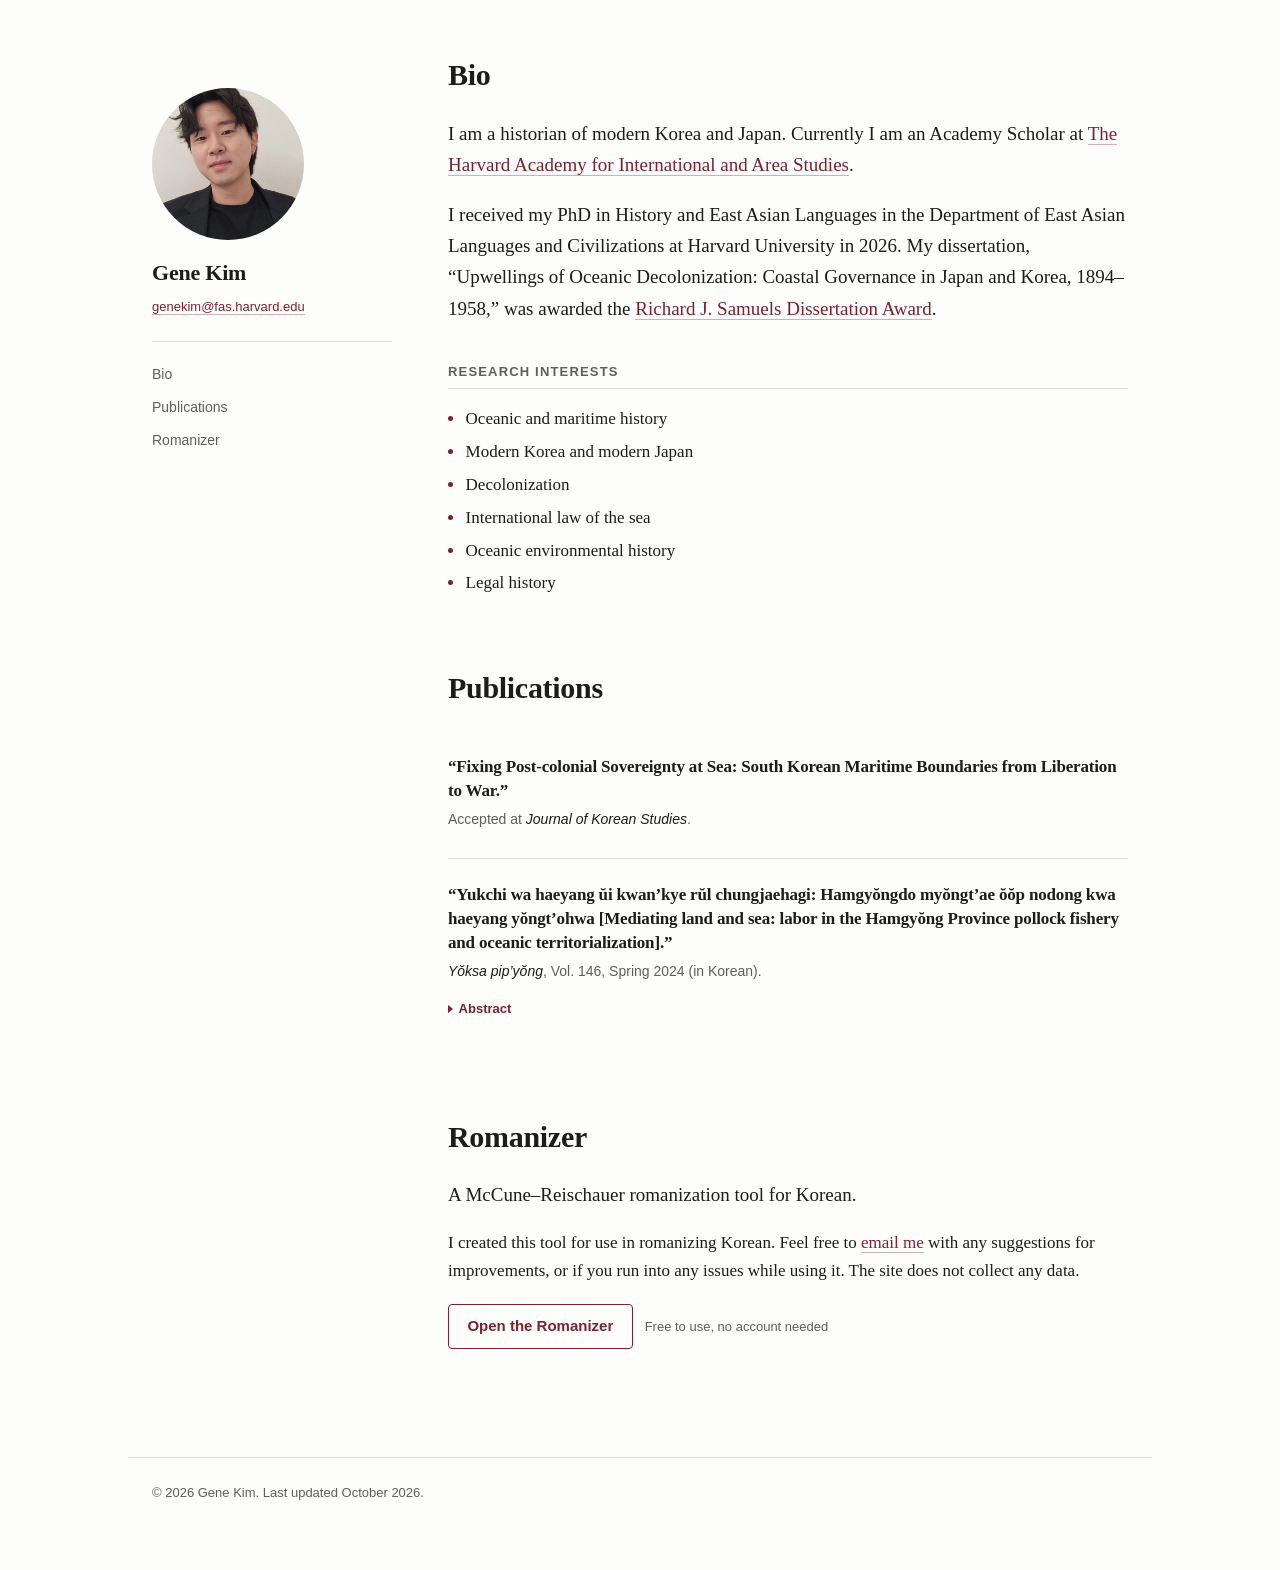
==== index.html @ 8c196541 "Add legal history to research interests Co-Authored-By: Claude Opus 5 <noreply@anthropic.com>" ====
<!DOCTYPE html>
<html lang="en">
<head>
  <meta charset="utf-8">
  <meta name="viewport" content="width=device-width, initial-scale=1">

  <title>Gene Kim</title>
  <meta name="description" content="Gene Kim is a historian of modern Korea and Japan and an Academy Scholar at the Harvard Academy for International and Area Studies.">

  <link rel="stylesheet" href="style.css">
</head>
<body>

<a class="skip-link" href="#main">Skip to content</a>

<div class="layout">

  <!-- =========================================================== SIDEBAR === -->
  <aside class="sidebar">
    <img class="sidebar__photo" src="photo.jpg" alt="Gene Kim" width="152" height="152">

    <p class="sidebar__name"><a href="index.html">Gene Kim</a></p>
    <p class="sidebar__email">
      <a href="mailto:genekim@fas.harvard.edu">genekim@fas.harvard.edu</a>
    </p>

    <nav class="railnav" aria-label="Sections">
      <div class="railnav__group railnav__group--sections">
        <ul>
          <li><a href="#bio">Bio</a></li>
          <li><a href="#publications">Publications</a></li>
          <li><a href="#romanizer">Romanizer</a></li>
        </ul>
      </div>
    </nav>
  </aside>

  <!-- =========================================================== CONTENT === -->
  <main class="content" id="main">

    <h1 class="visually-hidden">Gene Kim — historian of modern Korea and Japan</h1>

    <!-- ------------------------------------------------------------- Bio -->
    <section class="section" id="bio">
      <h2 class="section__title">Bio</h2>

      <p class="lead">
        I am a historian of modern Korea and Japan. Currently I am an Academy
        Scholar at
        <a href="https://academy.wcfia.harvard.edu">The Harvard Academy for
        International and Area Studies</a>.
      </p>

      <p class="lead">
        I received my PhD in History and East Asian Languages in the Department
        of East Asian Languages and Civilizations at Harvard University in 2026.
        My dissertation, &ldquo;Upwellings of Oceanic Decolonization: Coastal
        Governance in Japan and Korea, 1894&ndash;1958,&rdquo; was awarded the
        <a href="https://us-jf.org/en/news/usjf-names-harvard-phd-kim-as-winner-of-richard-j-samuels-dissertation-award-in-japanese-studies">Richard
        J. Samuels Dissertation Award</a>.
      </p>

      <h3 class="subhead">Research interests</h3>

      <ul class="topics">
        <li>Oceanic and maritime history</li>
        <li>Modern Korea and modern Japan</li>
        <li>Decolonization</li>
        <li>International law of the sea</li>
        <li>Oceanic environmental history</li>
        <li>Legal history</li>
      </ul>
    </section>

    <!-- ---------------------------------------------------- Publications -->
    <!-- ADDING A PUBLICATION — copy this block into the list below:

           <article class="pub">
             <h3 class="pub__title">&ldquo;Title of the Article.&rdquo;</h3>
             <p class="pub__venue"><em>Journal Name</em>, Vol. 1, 2027.</p>
             <details class="abstract">
               <summary>Abstract</summary>
               <div class="abstract__body"><p>Abstract text.</p></div>
             </details>
             <p class="pub__links"><a href="#">DOI</a> <a href="#">PDF</a></p>
           </article>

         Every line but the title is optional. Keep newest first. For a
         co-authored piece add <p class="pub__authors"> above the venue and
         wrap your own name in <span class="me">.
         ------------------------------------------------------------------ -->
    <section class="section" id="publications">
      <h2 class="section__title">Publications</h2>

      <div class="pub-group">

        <article class="pub">
          <h3 class="pub__title">
            &ldquo;Fixing Post-colonial Sovereignty at Sea: South Korean Maritime
            Boundaries from Liberation to War.&rdquo;
          </h3>
          <p class="pub__venue">Accepted at <em>Journal of Korean Studies</em>.</p>
        </article>

        <article class="pub">
          <h3 class="pub__title">
            &ldquo;Yukchi wa haeyang ŭi kwan’kye rŭl chungjaehagi:
            Hamgyŏngdo myŏngt’ae ŏŏp nodong kwa haeyang yŏngt’ohwa
            [Mediating land and sea: labor in the Hamgyŏng Province pollock
            fishery and oceanic territorialization].&rdquo;
          </h3>
          <p class="pub__venue">
            <em>Yŏksa pip’yŏng</em>, Vol. 146, Spring 2024 (in Korean).
          </p>

          <details class="abstract">
            <summary>Abstract</summary>
            <div class="abstract__body">
              <p>
                Following Alison Bashford’s conceptualization of
                &ldquo;terraqueous history&rdquo;, this article examines the
                process by which spaces become terraqueous and thus ripe for
                analysis by historians, focusing on the pollock fishery in late
                Chosŏn to the colonial period. This article shows how in the
                case of Hamgyŏng Province coastlines, it was fishermen’s labor,
                embodied knowledge, and markets that intensively linked land and
                sea from at least the end of the 17th century, establishing a
                large scale pollock fishery. After colonization, colonial
                management of the pollock fishery invited projections of
                imperial power onto littoral spaces and furthered oceanic
                territorialization. Colonialist discourse on the pollock fishery
                represented a claim to mediating and developing terraqueous
                space but made abstract the labor and embodied knowledge on
                which it relied. Projections of power onto littoral spaces,
                however, engendered further social conflict that in turn
                required greater assertion of control over land and sea.
              </p>
              <p class="abstract__keywords">
                <strong>Keywords:</strong> Terraqueous history; pollock;
                Hamgyŏng Province; labor; Japanese colonial period; oceanic
                territorialization.
              </p>
            </div>
          </details>
        </article>

      </div>
    </section>

    <!-- ------------------------------------------------------- Romanizer -->
    <section class="section" id="romanizer">
      <h2 class="section__title">Romanizer</h2>

      <p class="lead">
        A McCune&ndash;Reischauer romanization tool for Korean.
      </p>

      <p>
        I created this tool for use in romanizing Korean. Feel free to
        <a href="mailto:genekim@fas.harvard.edu">email me</a> with any
        suggestions for improvements, or if you run into any issues while using
        it. The site does not collect any data.
      </p>

      <div class="button-row">
        <a class="button" href="https://tgkgtk.github.io/korean-mccune-reischauer-romanizer/" target="_blank" rel="noopener">
          Open the Romanizer
        </a>
        <span class="note">Free to use, no account needed</span>
      </div>
    </section>

  </main>
</div>

<footer class="footer">
  <p>&copy; 2026 Gene Kim. Last updated October 2026.</p>
</footer>

</body>
</html>
---- style.css ----
/* ==========================================================================
   Personal academic site — shared stylesheet
   --------------------------------------------------------------------------
   To restyle the whole site, change the variables in :root below.
   ========================================================================== */

:root {
  /* Colors — light theme */
  --bg:          #fdfdfc;
  --bg-subtle:   #f4f3f0;
  --text:        #1c1c1a;
  --text-muted:  #5f5e59;
  --rule:        #e0ded8;
  --accent:      #7a2230;   /* links & headings accent — change this one to rebrand */
  --accent-soft: #f0e6e7;

  /* Typography */
  --font-body: "Iowan Old Style", "Palatino Linotype", Palatino, "Book Antiqua",
               Georgia, "Times New Roman", serif;
  --font-ui:   -apple-system, BlinkMacSystemFont, "Segoe UI", Roboto,
               "Helvetica Neue", Arial, sans-serif;

  /* Layout */
  --measure: 42rem;   /* comfortable reading width */
  --gutter:  1.5rem;
}

@media (prefers-color-scheme: dark) {
  :root {
    --bg:          #16161a;
    --bg-subtle:   #1f1f24;
    --text:        #e8e6e1;
    --text-muted:  #a3a09a;
    --rule:        #33323a;
    --accent:      #e79aa6;
    --accent-soft: #2b2026;
  }
}

/* --------------------------------------------------------------- Reset ---- */

*,
*::before,
*::after { box-sizing: border-box; }

body {
  margin: 0;
  background: var(--bg);
  color: var(--text);
  font-family: var(--font-body);
  font-size: 1.0625rem;
  line-height: 1.65;
  -webkit-font-smoothing: antialiased;
  text-rendering: optimizeLegibility;
}

img { max-width: 100%; height: auto; }

/* ---------------------------------------------------------- Page frame ---- */

/* Two columns on desktop: a sticky identity rail, then the content. */
.layout {
  max-width: 64rem;
  margin: 0 auto;
  padding: 0 var(--gutter) 5rem;
  display: grid;
  grid-template-columns: 15rem minmax(0, 1fr);
  gap: 3.5rem;
  align-items: start;
}

.content { min-width: 0; padding-top: 3.5rem; }

/* ------------------------------------------------------------- Sidebar ---- */

.sidebar {
  position: sticky;
  top: 2rem;
  padding-top: 3.5rem;
}

.sidebar__photo {
  display: block;
  width: 9.5rem;
  height: 9.5rem;
  border-radius: 50%;
  object-fit: cover;
  background: var(--bg-subtle);
  margin-bottom: 1.25rem;
}

.sidebar__name {
  font-size: 1.375rem;
  font-weight: 600;
  letter-spacing: -0.01em;
  line-height: 1.2;
  margin: 0 0 0.6rem;
}

.sidebar__name a {
  color: var(--text);
  text-decoration: none;
  border: 0;
}

.sidebar__name a:hover { color: var(--accent); background: none; }

.sidebar__email {
  font-family: var(--font-ui);
  font-size: 0.8125rem;
  margin: 0 0 1.5rem;
  word-break: break-word;
}

/* ----------------------------------------------------------- Rail nav ----- */

.railnav {
  font-family: var(--font-ui);
  font-size: 0.875rem;
  border-top: 1px solid var(--rule);
  padding-top: 1rem;
}

.railnav ul {
  list-style: none;
  margin: 0 0 1.25rem;
  padding: 0;
}

.railnav li { margin: 0; }

.railnav a {
  display: block;
  padding: 0.3rem 0 0.3rem 0.75rem;
  margin-left: calc(-0.75rem - 2px);
  color: var(--text-muted);
  text-decoration: none;
  border: 0;
  border-left: 2px solid transparent;
}

.railnav a:hover {
  color: var(--accent);
  background: none;
  border-left-color: var(--accent);
}

/* Marks the page you're on, in the secondary list. */
.railnav a[aria-current="page"] {
  color: var(--text);
  font-weight: 600;
  border-left-color: var(--accent);
}

/* ----------------------------------------------------------- Typography --- */

h1, h2, h3 {
  line-height: 1.25;
  letter-spacing: -0.01em;
}

h1 {
  font-size: 1.875rem;
  font-weight: 600;
  margin: 0 0 1.5rem;
}

h2 {
  font-family: var(--font-ui);
  font-size: 0.8125rem;
  font-weight: 650;
  text-transform: uppercase;
  letter-spacing: 0.09em;
  color: var(--text-muted);
  margin: 3rem 0 1rem;
  padding-bottom: 0.5rem;
  border-bottom: 1px solid var(--rule);
}

h3 {
  font-size: 1.125rem;
  font-weight: 600;
  margin: 2rem 0 0.4rem;
}

p { margin: 0 0 1.15rem; }

.lead {
  font-size: 1.1875rem;
  color: var(--text);
}

a {
  color: var(--accent);
  text-decoration: none;
  border-bottom: 1px solid color-mix(in srgb, var(--accent) 35%, transparent);
  transition: border-color 0.12s ease, background-color 0.12s ease;
}

a:hover {
  border-bottom-color: var(--accent);
  background: var(--accent-soft);
}

a:focus-visible {
  outline: 2px solid var(--accent);
  outline-offset: 2px;
  border-radius: 2px;
}

ul, ol { padding-left: 1.25rem; }
li { margin-bottom: 0.4rem; }

/* ------------------------------------------------------------ Sections ---- */

.section + .section { margin-top: 4.5rem; }

/* Keeps a jump-link target clear of the top edge of the window. */
.section { scroll-margin-top: 2rem; }

/* Carries the look the base h1 has, but on an h2 so the document keeps a
   single h1. Used for the three section headings on the landing page. */
.section__title {
  font-family: var(--font-body);
  font-size: 1.875rem;
  font-weight: 600;
  text-transform: none;
  letter-spacing: -0.01em;
  color: var(--text);
  border-bottom: 0;
  padding-bottom: 0;
  margin: 0 0 1.5rem;
}

/* The small-caps label style, on an h3 inside a section. */
.subhead {
  font-family: var(--font-ui);
  font-size: 0.8125rem;
  font-weight: 650;
  text-transform: uppercase;
  letter-spacing: 0.09em;
  color: var(--text-muted);
  margin: 2.5rem 0 1rem;
  padding-bottom: 0.5rem;
  border-bottom: 1px solid var(--rule);
}

/* -------------------------------------------------------------- Topics ---- */

/* A short list of research interests — one line each, no descriptions. */
.topics {
  list-style: none;
  margin: 0;
  padding: 0;
}

.topics > li {
  position: relative;
  padding-left: 1.1rem;
  margin-bottom: 0.3rem;
}

.topics > li::before {
  content: "";
  position: absolute;
  left: 0;
  top: 0.65em;
  width: 5px;
  height: 5px;
  border-radius: 50%;
  background: var(--accent);
}

/* ------------------------------------------------------------- Buttons ---- */

.button {
  display: inline-block;
  font-family: var(--font-ui);
  font-size: 0.9375rem;
  font-weight: 550;
  padding: 0.6rem 1.15rem;
  border: 1px solid var(--accent);
  border-radius: 4px;
  color: var(--accent);
  background: transparent;
  text-decoration: none;
}

.button:hover {
  background: var(--accent);
  color: var(--bg);
  border-color: var(--accent);
}

.button-row {
  display: flex;
  flex-wrap: wrap;
  gap: 0.75rem;
  align-items: center;
  margin: 0 0 1.75rem;
}

.button-row .note {
  font-family: var(--font-ui);
  font-size: 0.8125rem;
  color: var(--text-muted);
}

/* ---------------------------------------------------------- Publications -- */

.pub-group { margin-bottom: 1rem; }

.pub {
  padding: 1.5rem 0;
  border-bottom: 1px solid var(--rule);
}

.pub:last-child { border-bottom: 0; }

.pub__title {
  font-size: 1.0625rem;
  font-weight: 600;
  line-height: 1.4;
  margin: 0 0 0.35rem;
}

.pub__authors,
.pub__venue {
  font-family: var(--font-ui);
  font-size: 0.875rem;
  margin: 0 0 0.2rem;
  color: var(--text-muted);
}

.pub__venue em { color: var(--text); font-style: italic; }

/* Highlights your own name in the author list. */
.pub__authors .me { color: var(--text); font-weight: 650; }

.pub__links {
  font-family: var(--font-ui);
  font-size: 0.8125rem;
  margin: 0.6rem 0 0;
  display: flex;
  flex-wrap: wrap;
  gap: 0.9rem;
}

/* Collapsible abstract — no JavaScript required. */
.abstract {
  margin-top: 0.7rem;
  font-size: 1rem;
}

.abstract > summary {
  font-family: var(--font-ui);
  font-size: 0.8125rem;
  font-weight: 550;
  color: var(--accent);
  cursor: pointer;
  list-style: none;
  display: inline-flex;
  align-items: center;
  gap: 0.35rem;
  padding: 0.15rem 0;
}

.abstract > summary::-webkit-details-marker { display: none; }

/* Drawn with borders rather than a "▸" glyph, which sits off the baseline
   and renders at inconsistent sizes across fonts. */
.abstract > summary::before {
  content: "";
  flex: none;
  width: 0;
  height: 0;
  border-left: 5px solid currentColor;
  border-top: 4px solid transparent;
  border-bottom: 4px solid transparent;
  transition: transform 0.15s ease;
}

.abstract[open] > summary::before { transform: rotate(90deg); }

.abstract > summary:hover { text-decoration: underline; }

.abstract > summary:focus-visible {
  outline: 2px solid var(--accent);
  outline-offset: 2px;
  border-radius: 2px;
}

.abstract__body {
  margin: 0.7rem 0 0;
  padding: 0.9rem 1.1rem;
  background: var(--bg-subtle);
  border-left: 2px solid var(--rule);
  border-radius: 0 3px 3px 0;
  color: var(--text-muted);
  font-size: 0.9875rem;
  line-height: 1.6;
}

.abstract__body p:last-child { margin-bottom: 0; }

.abstract__keywords {
  font-family: var(--font-ui);
  font-size: 0.8125rem;
  line-height: 1.6;
  margin-top: 0.75rem;
  padding-top: 0.6rem;
  border-top: 1px solid var(--rule);
}

/* --------------------------------------------------------------- Footer --- */

.footer {
  max-width: 64rem;
  margin: 0 auto;
  padding: 1.5rem var(--gutter) 3rem;
  border-top: 1px solid var(--rule);
  font-family: var(--font-ui);
  font-size: 0.8125rem;
  color: var(--text-muted);
}


/* ------------------------------------------------------------- Utility ---- */

/* Visible to screen readers only. */
.visually-hidden {
  position: absolute;
  width: 1px; height: 1px;
  padding: 0; margin: -1px;
  overflow: hidden;
  clip: rect(0 0 0 0);
  white-space: nowrap;
  border: 0;
}

/* Skip link, revealed on keyboard focus. */
.skip-link {
  position: absolute;
  left: -9999px;
  top: 0;
  background: var(--bg);
  padding: 0.6rem 1rem;
  border: 1px solid var(--accent);
  z-index: 10;
}

.skip-link:focus {
  left: var(--gutter);
  top: var(--gutter);
}

/* ---------------------------------------------------------- Small screens - */

@media (max-width: 34rem) {
  :root { --gutter: 1.15rem; }

  body { font-size: 1rem; }
  h1   { font-size: 1.625rem; }

  /* Single column; the rail becomes a header above the content. */
  .layout {
    grid-template-columns: 1fr;
    gap: 2rem;
  }

  .sidebar {
    position: static;
    padding-top: 2.25rem;
  }

  .sidebar__photo {
    width: 7rem;
    height: 7rem;
  }

  .content { padding-top: 0; }

  /* Jump links read better as a horizontal row on a phone. */
  .railnav__group--sections ul {
    display: flex;
    flex-wrap: wrap;
    gap: 0.25rem 1.25rem;
  }

  .railnav__group--sections a {
    padding-left: 0;
    margin-left: 0;
    border-left: 0;
    border-bottom: 2px solid transparent;
  }

  .railnav__group--sections a:hover {
    border-left: 0;
    border-bottom-color: var(--accent);
  }

  .section + .section { margin-top: 3rem; }
}

/* ------------------------------------------------------------------ Print - */

@media print {
  .railnav, .sidebar__photo, .skip-link, .button-row { display: none; }

  body { background: #fff; color: #000; font-size: 11pt; }

  .layout {
    display: block;
    max-width: none;
  }

  a { color: #000; border: 0; }

  /* Expand every abstract on paper. */
  .abstract > summary { display: none; }
  .abstract__body { background: none; border: 0; padding: 0; }
}
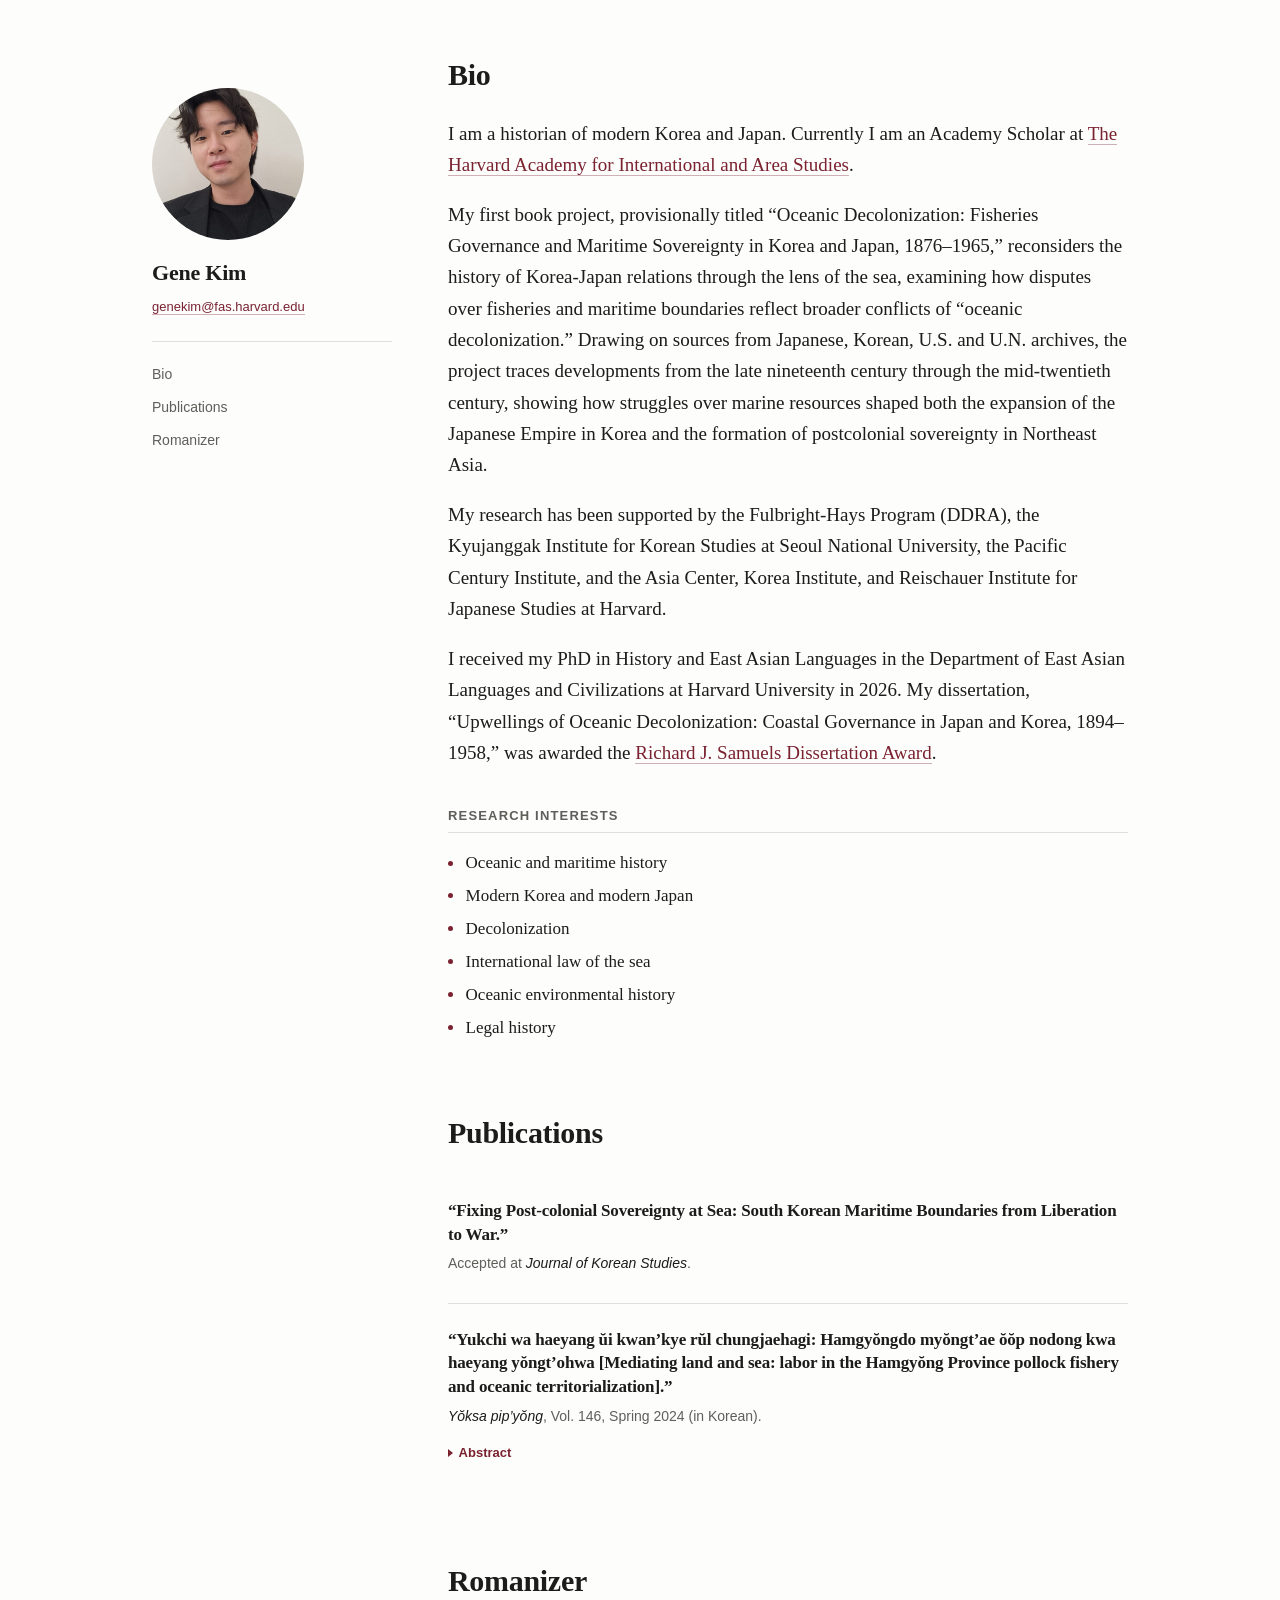
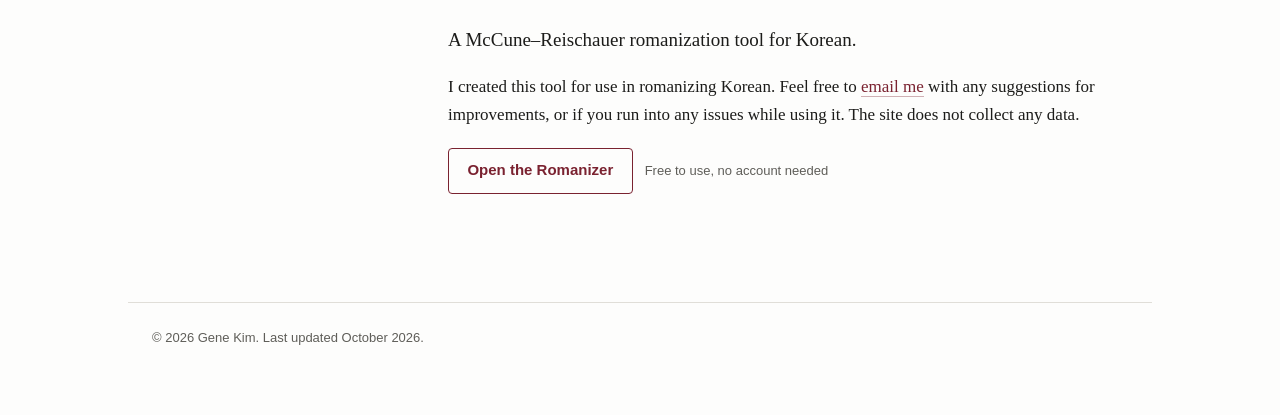
==== commit 17a9549b: "Add book project and funding paragraphs to Bio Co-Authored-By: Claude Opus 5 <noreply@anthropic.com>" ====
--- a/index.html
+++ b/index.html
@@ -49,6 +49,27 @@
         Scholar at
         <a href="https://academy.wcfia.harvard.edu">The Harvard Academy for
         International and Area Studies</a>.
+      </p>
+
+      <p class="lead">
+        My first book project, provisionally titled &ldquo;Oceanic
+        Decolonization: Fisheries Governance and Maritime Sovereignty in Korea
+        and Japan, 1876&ndash;1965,&rdquo; reconsiders the history of
+        Korea-Japan relations through the lens of the sea, examining how
+        disputes over fisheries and maritime boundaries reflect broader
+        conflicts of &ldquo;oceanic decolonization.&rdquo; Drawing on sources
+        from Japanese, Korean, U.S. and U.N. archives, the project traces
+        developments from the late nineteenth century through the
+        mid-twentieth century, showing how struggles over marine resources
+        shaped both the expansion of the Japanese Empire in Korea and the
+        formation of postcolonial sovereignty in Northeast Asia.
+      </p>
+
+      <p class="lead">
+        My research has been supported by the Fulbright-Hays Program (DDRA),
+        the Kyujanggak Institute for Korean Studies at Seoul National
+        University, the Pacific Century Institute, and the Asia Center, Korea
+        Institute, and Reischauer Institute for Japanese Studies at Harvard.
       </p>
 
       <p class="lead">
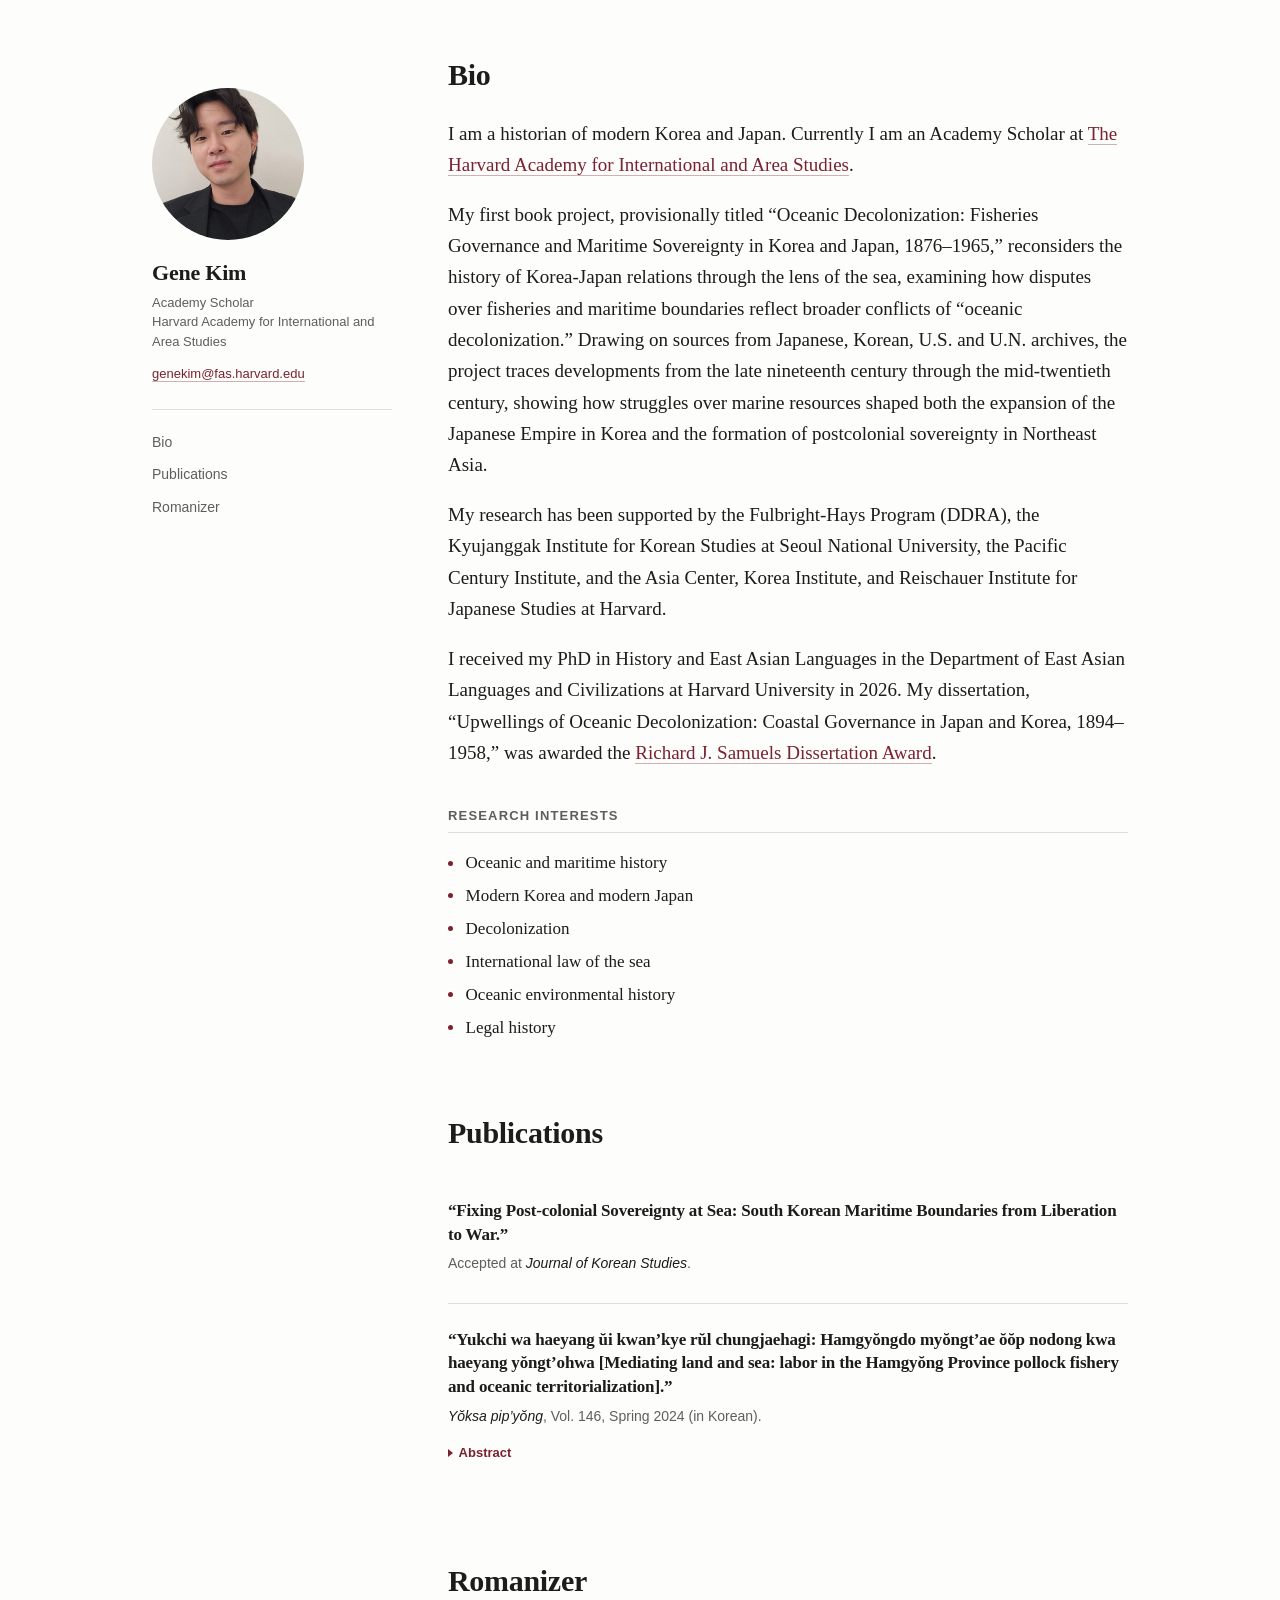
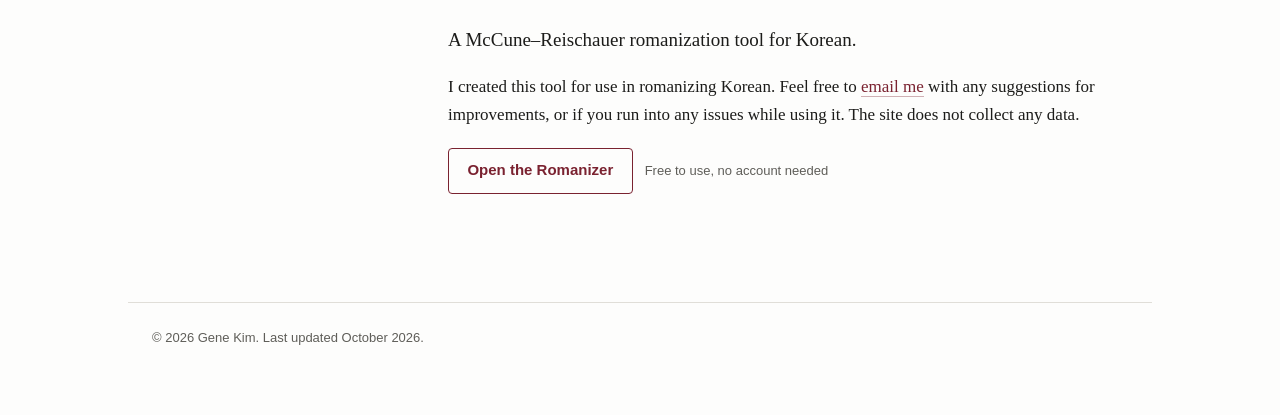
==== commit 92e397b7: "Restore the affiliation line under the sidebar name Puts back "Academy Scholar / Harvard Academy for" ====
--- a/index.html
+++ b/index.html
@@ -20,6 +20,10 @@
     <img class="sidebar__photo" src="photo.jpg" alt="Gene Kim" width="152" height="152">
 
     <p class="sidebar__name"><a href="index.html">Gene Kim</a></p>
+    <p class="sidebar__affiliation">
+      Academy Scholar<br>
+      Harvard Academy for International and Area Studies
+    </p>
     <p class="sidebar__email">
       <a href="mailto:genekim@fas.harvard.edu">genekim@fas.harvard.edu</a>
     </p>
--- a/style.css
+++ b/style.css
@@ -94,7 +94,7 @@
   font-weight: 600;
   letter-spacing: -0.01em;
   line-height: 1.2;
-  margin: 0 0 0.6rem;
+  margin: 0 0 0.4rem;
 }
 
 .sidebar__name a {
@@ -104,6 +104,14 @@
 }
 
 .sidebar__name a:hover { color: var(--accent); background: none; }
+
+.sidebar__affiliation {
+  font-family: var(--font-ui);
+  font-size: 0.8125rem;
+  line-height: 1.5;
+  color: var(--text-muted);
+  margin: 0 0 0.75rem;
+}
 
 .sidebar__email {
   font-family: var(--font-ui);
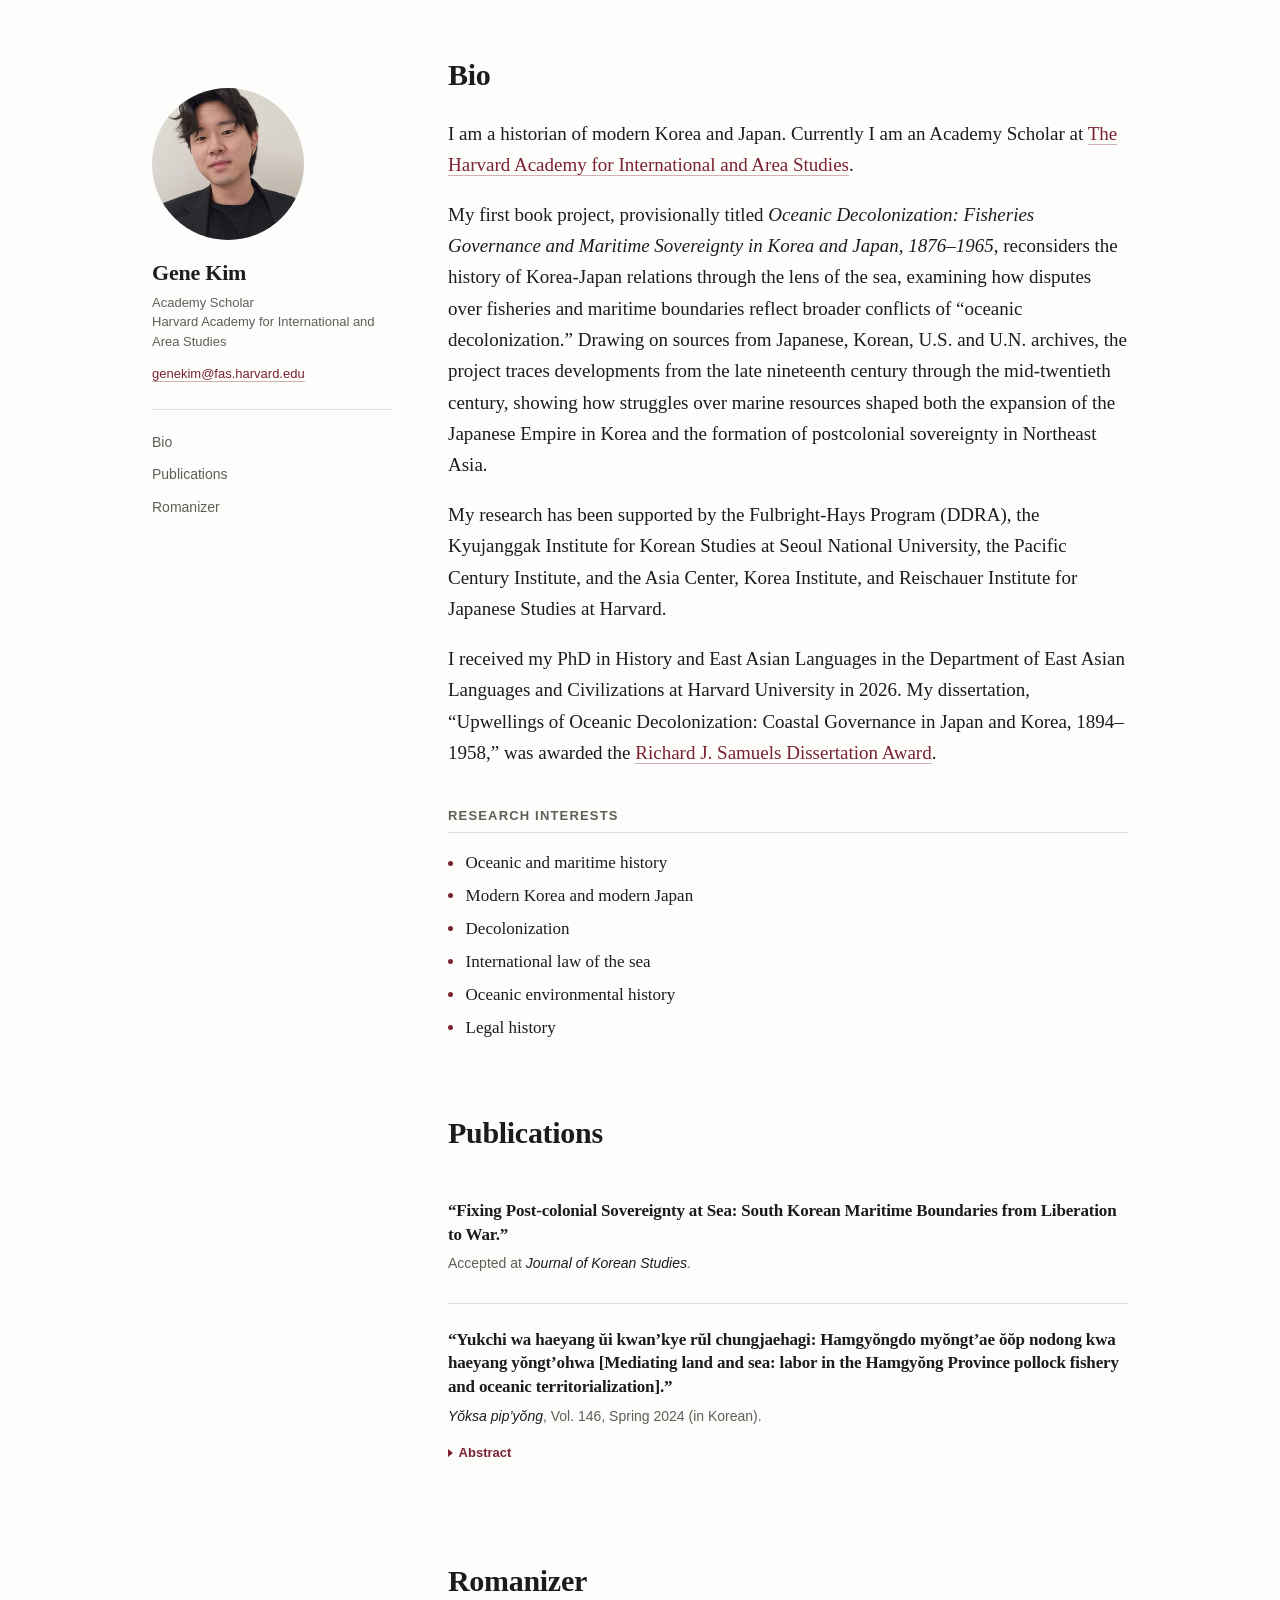
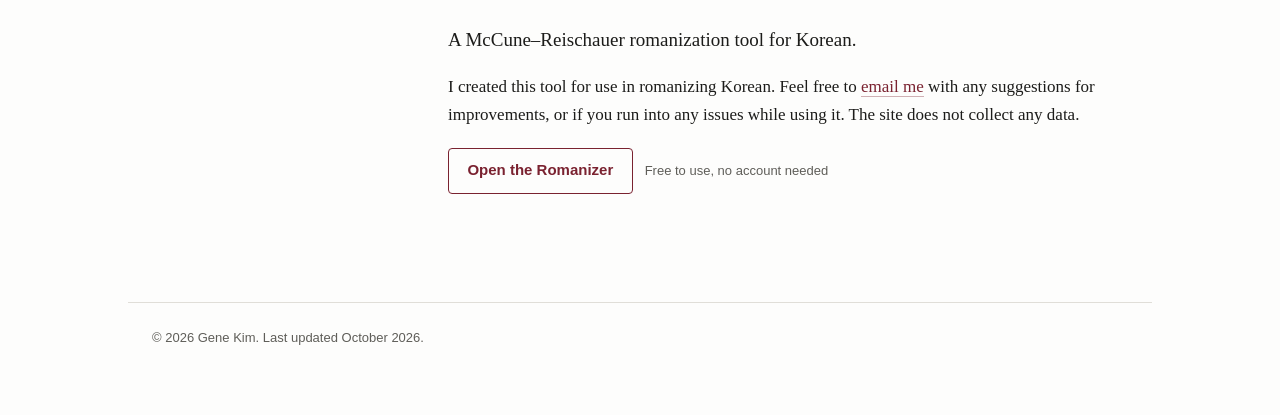
==== commit 274472a8: "Italicise the book project title Book titles take italics rather than quotation marks; the comma mov" ====
--- a/index.html
+++ b/index.html
@@ -56,9 +56,9 @@
       </p>
 
       <p class="lead">
-        My first book project, provisionally titled &ldquo;Oceanic
+        My first book project, provisionally titled <em>Oceanic
         Decolonization: Fisheries Governance and Maritime Sovereignty in Korea
-        and Japan, 1876&ndash;1965,&rdquo; reconsiders the history of
+        and Japan, 1876&ndash;1965</em>, reconsiders the history of
         Korea-Japan relations through the lens of the sea, examining how
         disputes over fisheries and maritime boundaries reflect broader
         conflicts of &ldquo;oceanic decolonization.&rdquo; Drawing on sources
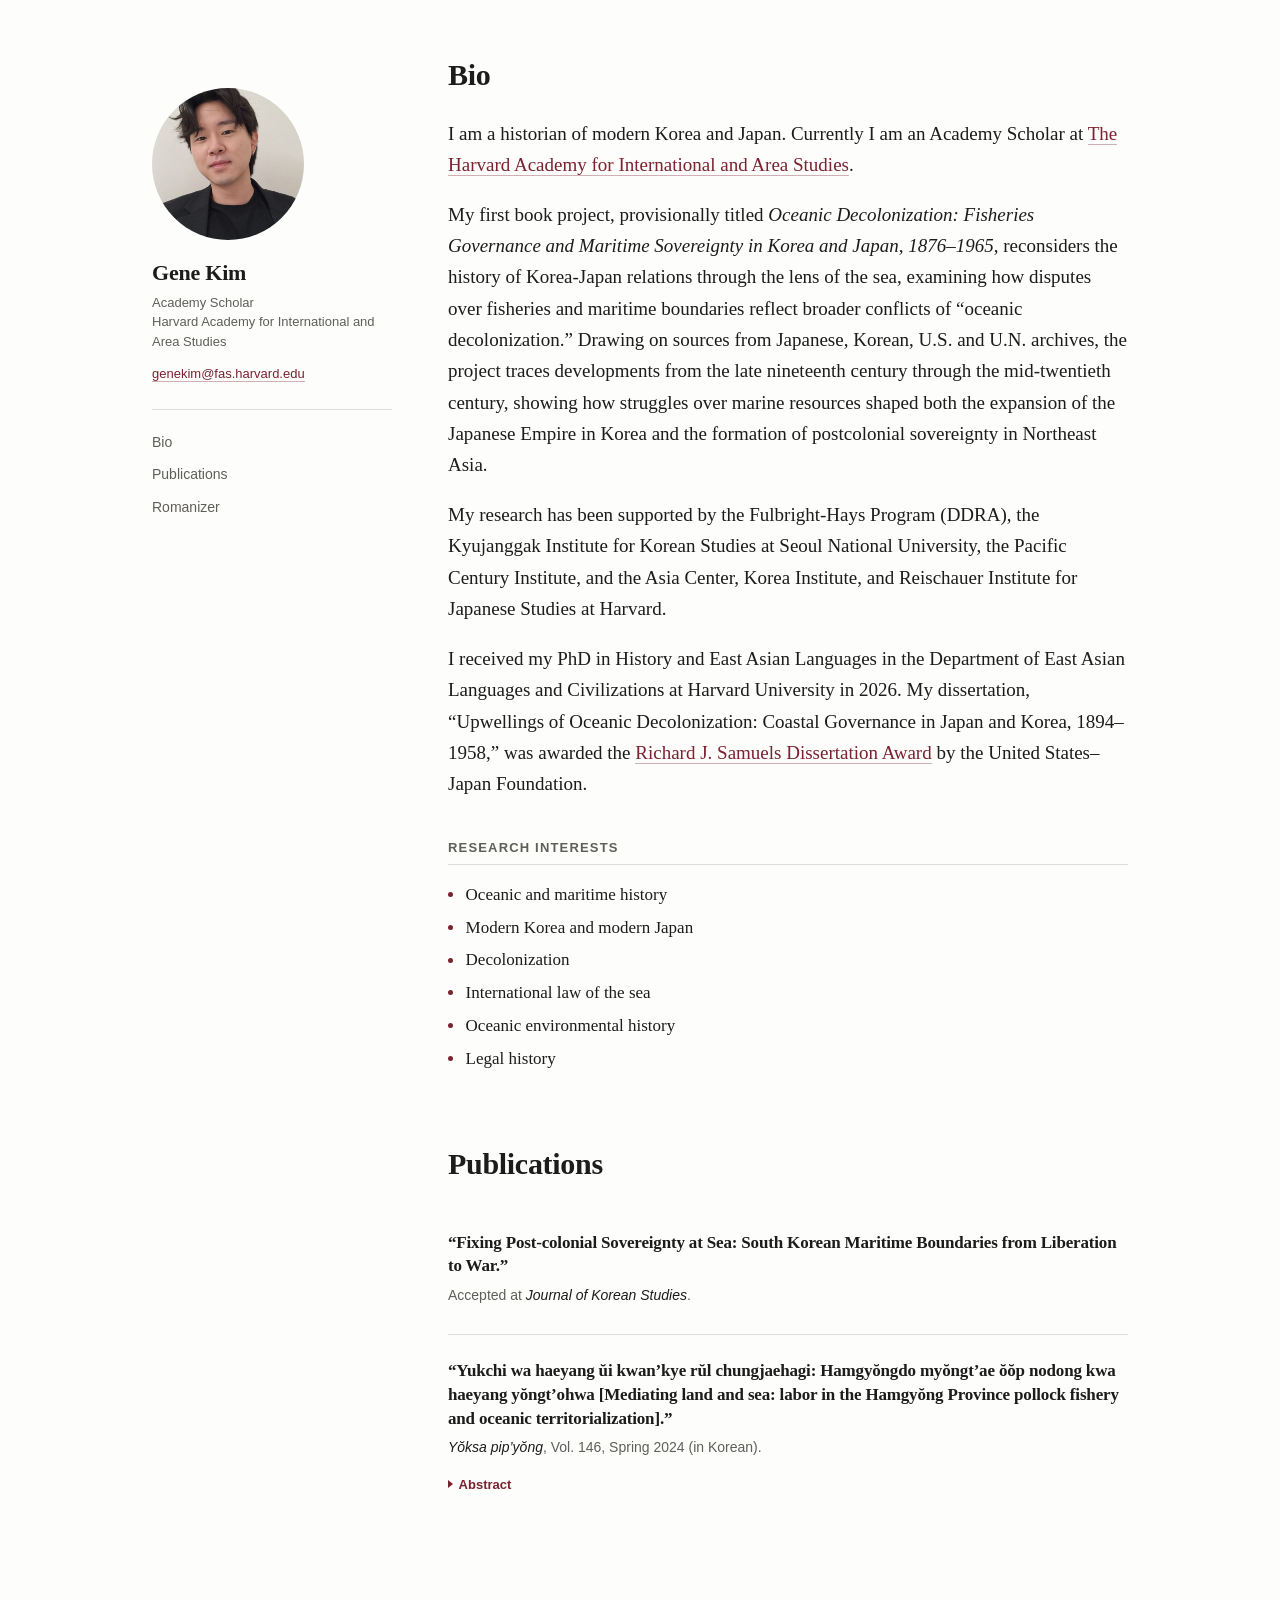
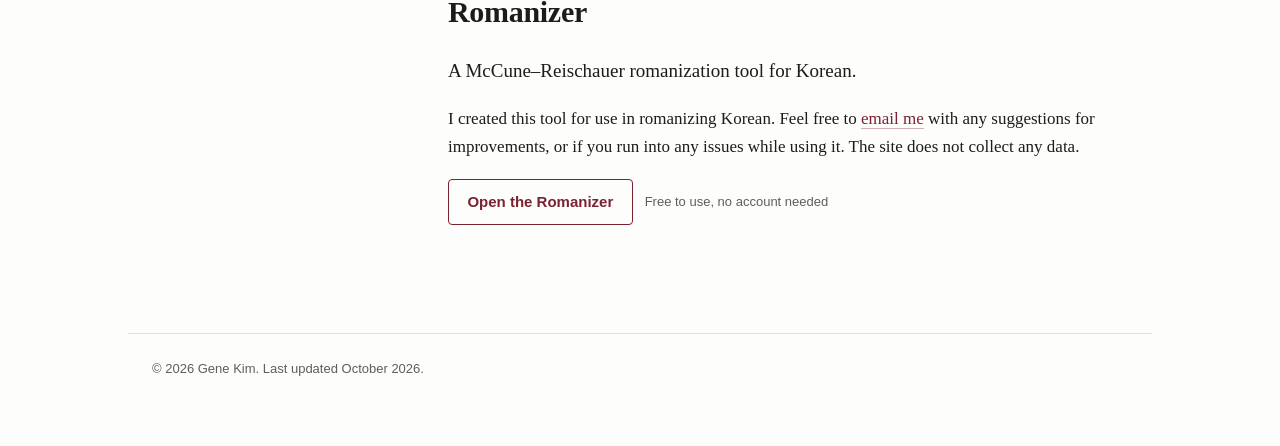
==== commit 933bba8d: "Credit the United States-Japan Foundation for the award Co-Authored-By: Claude Opus 5 <noreply@anthr" ====
--- a/index.html
+++ b/index.html
@@ -82,7 +82,8 @@
         My dissertation, &ldquo;Upwellings of Oceanic Decolonization: Coastal
         Governance in Japan and Korea, 1894&ndash;1958,&rdquo; was awarded the
         <a href="https://us-jf.org/en/news/usjf-names-harvard-phd-kim-as-winner-of-richard-j-samuels-dissertation-award-in-japanese-studies">Richard
-        J. Samuels Dissertation Award</a>.
+        J. Samuels Dissertation Award</a> by the United States&ndash;Japan
+        Foundation.
       </p>
 
       <h3 class="subhead">Research interests</h3>
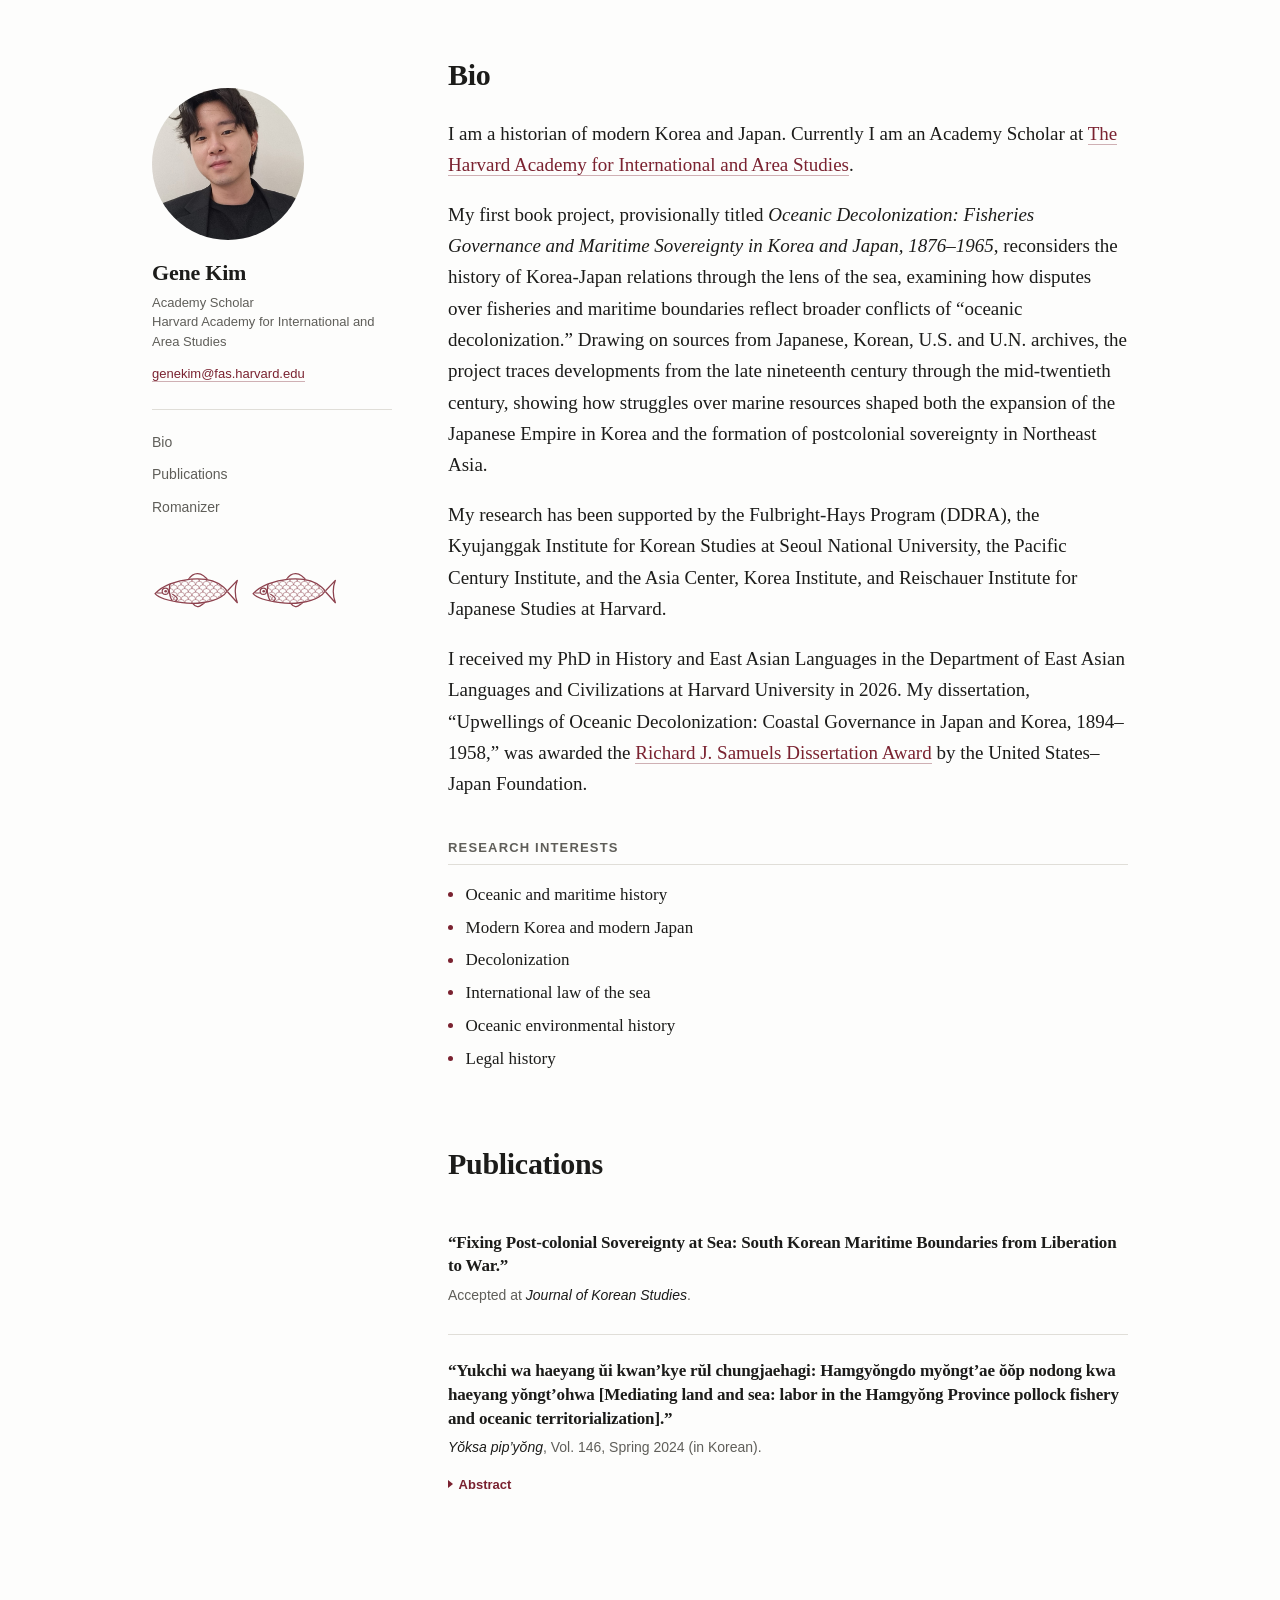
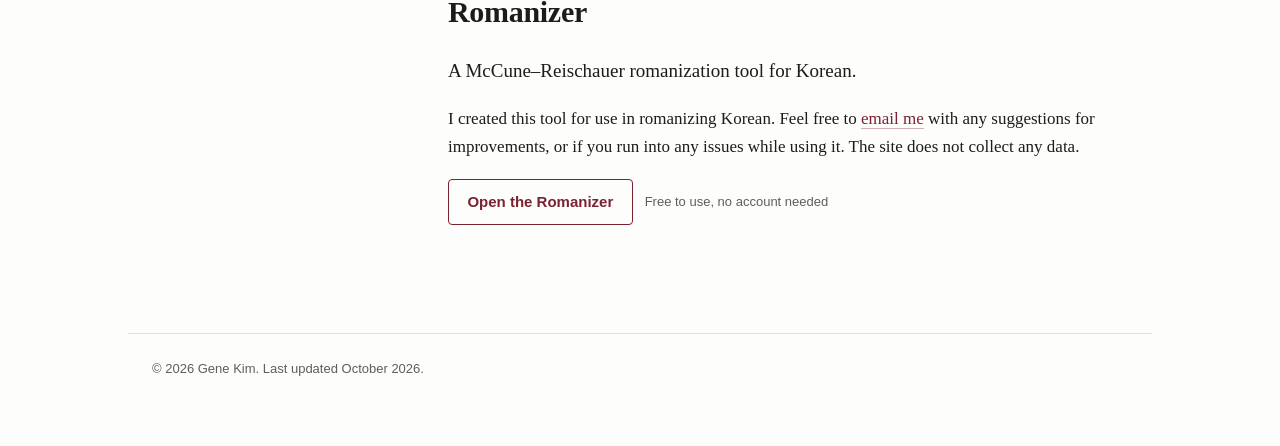
==== commit 73d4406f: "Add a pair of fish to the foot of the sidebar Scaled, uneven-bodied fish drawn as inline SVG: define" ====
--- a/index.html
+++ b/index.html
@@ -37,6 +37,40 @@
         </ul>
       </div>
     </nav>
+
+    <!-- Two fish, drawn once and referenced twice. Inherits currentColor,
+         so it follows the accent in both light and dark. -->
+    <div class="sidebar__mark" aria-hidden="true">
+      <svg viewBox="0 -14 304 74" fill="none" stroke="currentColor" stroke-width="2.1"
+           stroke-linecap="round" stroke-linejoin="round">
+        <defs>
+          <clipPath id="fishBody"><path d="M 5,35 C 17,22 40,13 64,11 C 88,9 107,14 118,24 C 121,26.5 123,29 124,31 C 122,34.5 118,38 113,41 C 99,49 74,53 50,50 C 28,47 11,42 5,35 Z"/></clipPath>
+          <clipPath id="fishGill"><path d="M 31,15 Q 25,32 33,47 L 33,90 L 200,90 L 200,-40 L 31,-40 Z"/></clipPath>
+          <mask id="fishOut" maskUnits="userSpaceOnUse" x="-20" y="-40" width="220" height="150">
+            <rect x="-20" y="-40" width="220" height="150" fill="#fff"/>
+            <path d="M 5,35 C 17,22 40,13 64,11 C 88,9 107,14 118,24 C 121,26.5 123,29 124,31 C 122,34.5 118,38 113,41 C 99,49 74,53 50,50 C 28,47 11,42 5,35 Z" fill="#000"/>
+          </mask>
+          <g id="fish">
+            <g clip-path="url(#fishBody)">
+              <g clip-path="url(#fishGill)" opacity=".5"><path d="M -6,-10 a 6,5.5 0 0 1 12,0 M 6,-10 a 6,5.5 0 0 1 12,0 M 18,-10 a 6,5.5 0 0 1 12,0 M 30,-10 a 6,5.5 0 0 1 12,0 M 42,-10 a 6,5.5 0 0 1 12,0 M 54,-10 a 6,5.5 0 0 1 12,0 M 66,-10 a 6,5.5 0 0 1 12,0 M 78,-10 a 6,5.5 0 0 1 12,0 M 90,-10 a 6,5.5 0 0 1 12,0 M 102,-10 a 6,5.5 0 0 1 12,0 M 114,-10 a 6,5.5 0 0 1 12,0 M 126,-10 a 6,5.5 0 0 1 12,0 M 138,-10 a 6,5.5 0 0 1 12,0 M 0,-4 a 6,5.5 0 0 1 12,0 M 12,-4 a 6,5.5 0 0 1 12,0 M 24,-4 a 6,5.5 0 0 1 12,0 M 36,-4 a 6,5.5 0 0 1 12,0 M 48,-4 a 6,5.5 0 0 1 12,0 M 60,-4 a 6,5.5 0 0 1 12,0 M 72,-4 a 6,5.5 0 0 1 12,0 M 84,-4 a 6,5.5 0 0 1 12,0 M 96,-4 a 6,5.5 0 0 1 12,0 M 108,-4 a 6,5.5 0 0 1 12,0 M 120,-4 a 6,5.5 0 0 1 12,0 M 132,-4 a 6,5.5 0 0 1 12,0 M 144,-4 a 6,5.5 0 0 1 12,0 M -6,2 a 6,5.5 0 0 1 12,0 M 6,2 a 6,5.5 0 0 1 12,0 M 18,2 a 6,5.5 0 0 1 12,0 M 30,2 a 6,5.5 0 0 1 12,0 M 42,2 a 6,5.5 0 0 1 12,0 M 54,2 a 6,5.5 0 0 1 12,0 M 66,2 a 6,5.5 0 0 1 12,0 M 78,2 a 6,5.5 0 0 1 12,0 M 90,2 a 6,5.5 0 0 1 12,0 M 102,2 a 6,5.5 0 0 1 12,0 M 114,2 a 6,5.5 0 0 1 12,0 M 126,2 a 6,5.5 0 0 1 12,0 M 138,2 a 6,5.5 0 0 1 12,0 M 0,8 a 6,5.5 0 0 1 12,0 M 12,8 a 6,5.5 0 0 1 12,0 M 24,8 a 6,5.5 0 0 1 12,0 M 36,8 a 6,5.5 0 0 1 12,0 M 48,8 a 6,5.5 0 0 1 12,0 M 60,8 a 6,5.5 0 0 1 12,0 M 72,8 a 6,5.5 0 0 1 12,0 M 84,8 a 6,5.5 0 0 1 12,0 M 96,8 a 6,5.5 0 0 1 12,0 M 108,8 a 6,5.5 0 0 1 12,0 M 120,8 a 6,5.5 0 0 1 12,0 M 132,8 a 6,5.5 0 0 1 12,0 M 144,8 a 6,5.5 0 0 1 12,0 M -6,14 a 6,5.5 0 0 1 12,0 M 6,14 a 6,5.5 0 0 1 12,0 M 18,14 a 6,5.5 0 0 1 12,0 M 30,14 a 6,5.5 0 0 1 12,0 M 42,14 a 6,5.5 0 0 1 12,0 M 54,14 a 6,5.5 0 0 1 12,0 M 66,14 a 6,5.5 0 0 1 12,0 M 78,14 a 6,5.5 0 0 1 12,0 M 90,14 a 6,5.5 0 0 1 12,0 M 102,14 a 6,5.5 0 0 1 12,0 M 114,14 a 6,5.5 0 0 1 12,0 M 126,14 a 6,5.5 0 0 1 12,0 M 138,14 a 6,5.5 0 0 1 12,0 M 0,20 a 6,5.5 0 0 1 12,0 M 12,20 a 6,5.5 0 0 1 12,0 M 24,20 a 6,5.5 0 0 1 12,0 M 36,20 a 6,5.5 0 0 1 12,0 M 48,20 a 6,5.5 0 0 1 12,0 M 60,20 a 6,5.5 0 0 1 12,0 M 72,20 a 6,5.5 0 0 1 12,0 M 84,20 a 6,5.5 0 0 1 12,0 M 96,20 a 6,5.5 0 0 1 12,0 M 108,20 a 6,5.5 0 0 1 12,0 M 120,20 a 6,5.5 0 0 1 12,0 M 132,20 a 6,5.5 0 0 1 12,0 M 144,20 a 6,5.5 0 0 1 12,0 M -6,26 a 6,5.5 0 0 1 12,0 M 6,26 a 6,5.5 0 0 1 12,0 M 18,26 a 6,5.5 0 0 1 12,0 M 30,26 a 6,5.5 0 0 1 12,0 M 42,26 a 6,5.5 0 0 1 12,0 M 54,26 a 6,5.5 0 0 1 12,0 M 66,26 a 6,5.5 0 0 1 12,0 M 78,26 a 6,5.5 0 0 1 12,0 M 90,26 a 6,5.5 0 0 1 12,0 M 102,26 a 6,5.5 0 0 1 12,0 M 114,26 a 6,5.5 0 0 1 12,0 M 126,26 a 6,5.5 0 0 1 12,0 M 138,26 a 6,5.5 0 0 1 12,0 M 0,32 a 6,5.5 0 0 1 12,0 M 12,32 a 6,5.5 0 0 1 12,0 M 24,32 a 6,5.5 0 0 1 12,0 M 36,32 a 6,5.5 0 0 1 12,0 M 48,32 a 6,5.5 0 0 1 12,0 M 60,32 a 6,5.5 0 0 1 12,0 M 72,32 a 6,5.5 0 0 1 12,0 M 84,32 a 6,5.5 0 0 1 12,0 M 96,32 a 6,5.5 0 0 1 12,0 M 108,32 a 6,5.5 0 0 1 12,0 M 120,32 a 6,5.5 0 0 1 12,0 M 132,32 a 6,5.5 0 0 1 12,0 M 144,32 a 6,5.5 0 0 1 12,0 M -6,38 a 6,5.5 0 0 1 12,0 M 6,38 a 6,5.5 0 0 1 12,0 M 18,38 a 6,5.5 0 0 1 12,0 M 30,38 a 6,5.5 0 0 1 12,0 M 42,38 a 6,5.5 0 0 1 12,0 M 54,38 a 6,5.5 0 0 1 12,0 M 66,38 a 6,5.5 0 0 1 12,0 M 78,38 a 6,5.5 0 0 1 12,0 M 90,38 a 6,5.5 0 0 1 12,0 M 102,38 a 6,5.5 0 0 1 12,0 M 114,38 a 6,5.5 0 0 1 12,0 M 126,38 a 6,5.5 0 0 1 12,0 M 138,38 a 6,5.5 0 0 1 12,0 M 0,44 a 6,5.5 0 0 1 12,0 M 12,44 a 6,5.5 0 0 1 12,0 M 24,44 a 6,5.5 0 0 1 12,0 M 36,44 a 6,5.5 0 0 1 12,0 M 48,44 a 6,5.5 0 0 1 12,0 M 60,44 a 6,5.5 0 0 1 12,0 M 72,44 a 6,5.5 0 0 1 12,0 M 84,44 a 6,5.5 0 0 1 12,0 M 96,44 a 6,5.5 0 0 1 12,0 M 108,44 a 6,5.5 0 0 1 12,0 M 120,44 a 6,5.5 0 0 1 12,0 M 132,44 a 6,5.5 0 0 1 12,0 M 144,44 a 6,5.5 0 0 1 12,0 M -6,50 a 6,5.5 0 0 1 12,0 M 6,50 a 6,5.5 0 0 1 12,0 M 18,50 a 6,5.5 0 0 1 12,0 M 30,50 a 6,5.5 0 0 1 12,0 M 42,50 a 6,5.5 0 0 1 12,0 M 54,50 a 6,5.5 0 0 1 12,0 M 66,50 a 6,5.5 0 0 1 12,0 M 78,50 a 6,5.5 0 0 1 12,0 M 90,50 a 6,5.5 0 0 1 12,0 M 102,50 a 6,5.5 0 0 1 12,0 M 114,50 a 6,5.5 0 0 1 12,0 M 126,50 a 6,5.5 0 0 1 12,0 M 138,50 a 6,5.5 0 0 1 12,0 M 0,56 a 6,5.5 0 0 1 12,0 M 12,56 a 6,5.5 0 0 1 12,0 M 24,56 a 6,5.5 0 0 1 12,0 M 36,56 a 6,5.5 0 0 1 12,0 M 48,56 a 6,5.5 0 0 1 12,0 M 60,56 a 6,5.5 0 0 1 12,0 M 72,56 a 6,5.5 0 0 1 12,0 M 84,56 a 6,5.5 0 0 1 12,0 M 96,56 a 6,5.5 0 0 1 12,0 M 108,56 a 6,5.5 0 0 1 12,0 M 120,56 a 6,5.5 0 0 1 12,0 M 132,56 a 6,5.5 0 0 1 12,0 M 144,56 a 6,5.5 0 0 1 12,0 M -6,62 a 6,5.5 0 0 1 12,0 M 6,62 a 6,5.5 0 0 1 12,0 M 18,62 a 6,5.5 0 0 1 12,0 M 30,62 a 6,5.5 0 0 1 12,0 M 42,62 a 6,5.5 0 0 1 12,0 M 54,62 a 6,5.5 0 0 1 12,0 M 66,62 a 6,5.5 0 0 1 12,0 M 78,62 a 6,5.5 0 0 1 12,0 M 90,62 a 6,5.5 0 0 1 12,0 M 102,62 a 6,5.5 0 0 1 12,0 M 114,62 a 6,5.5 0 0 1 12,0 M 126,62 a 6,5.5 0 0 1 12,0 M 138,62 a 6,5.5 0 0 1 12,0 " stroke-width="1.5"/></g>
+              <path d="M 34,36 C 42,41 44,44 39,47" stroke-width="1.9"/>
+              <path d="M 31,15 Q 25,32 33,47"/>
+              <path d="M 6,33 Q 12,34.5 17,33.6" stroke-width="1.8"/>
+            </g>
+            <g mask="url(#fishOut)">
+              <path d="M 124,31 L 141,13 Q 134,31 141,50 Z"/>
+              <path d="M 60,11.6 C 68,-1 82,-3 94,15"/>
+              <path d="M 68,52 C 73,59 78,58 90,47"/>
+            </g>
+            <path d="M 5,35 C 17,22 40,13 64,11 C 88,9 107,14 118,24 C 121,26.5 123,29 124,31 C 122,34.5 118,38 113,41 C 99,49 74,53 50,50 C 28,47 11,42 5,35 Z"/>
+            <circle cx="22" cy="31" r="5.2" stroke-width="2"/>
+            <circle cx="22.6" cy="31" r="2.2" fill="currentColor" stroke="none"/>
+          </g>
+        </defs>
+        <use href="#fish"/>
+        <use href="#fish" x="162"/>
+      </svg>
+    </div>
   </aside>
 
   <!-- =========================================================== CONTENT === -->
--- a/style.css
+++ b/style.css
@@ -218,6 +218,22 @@
 
 ul, ol { padding-left: 1.25rem; }
 li { margin-bottom: 0.4rem; }
+
+/* --------------------------------------------------------- Sidebar mark --- */
+
+/* Decorative pair of fish at the foot of the rail. */
+.sidebar__mark {
+  margin-top: 2.5rem;
+  max-width: 11.5rem;
+  color: var(--accent);
+  opacity: 0.85;
+}
+
+.sidebar__mark svg {
+  display: block;
+  width: 100%;
+  height: auto;
+}
 
 /* ------------------------------------------------------------ Sections ---- */
 
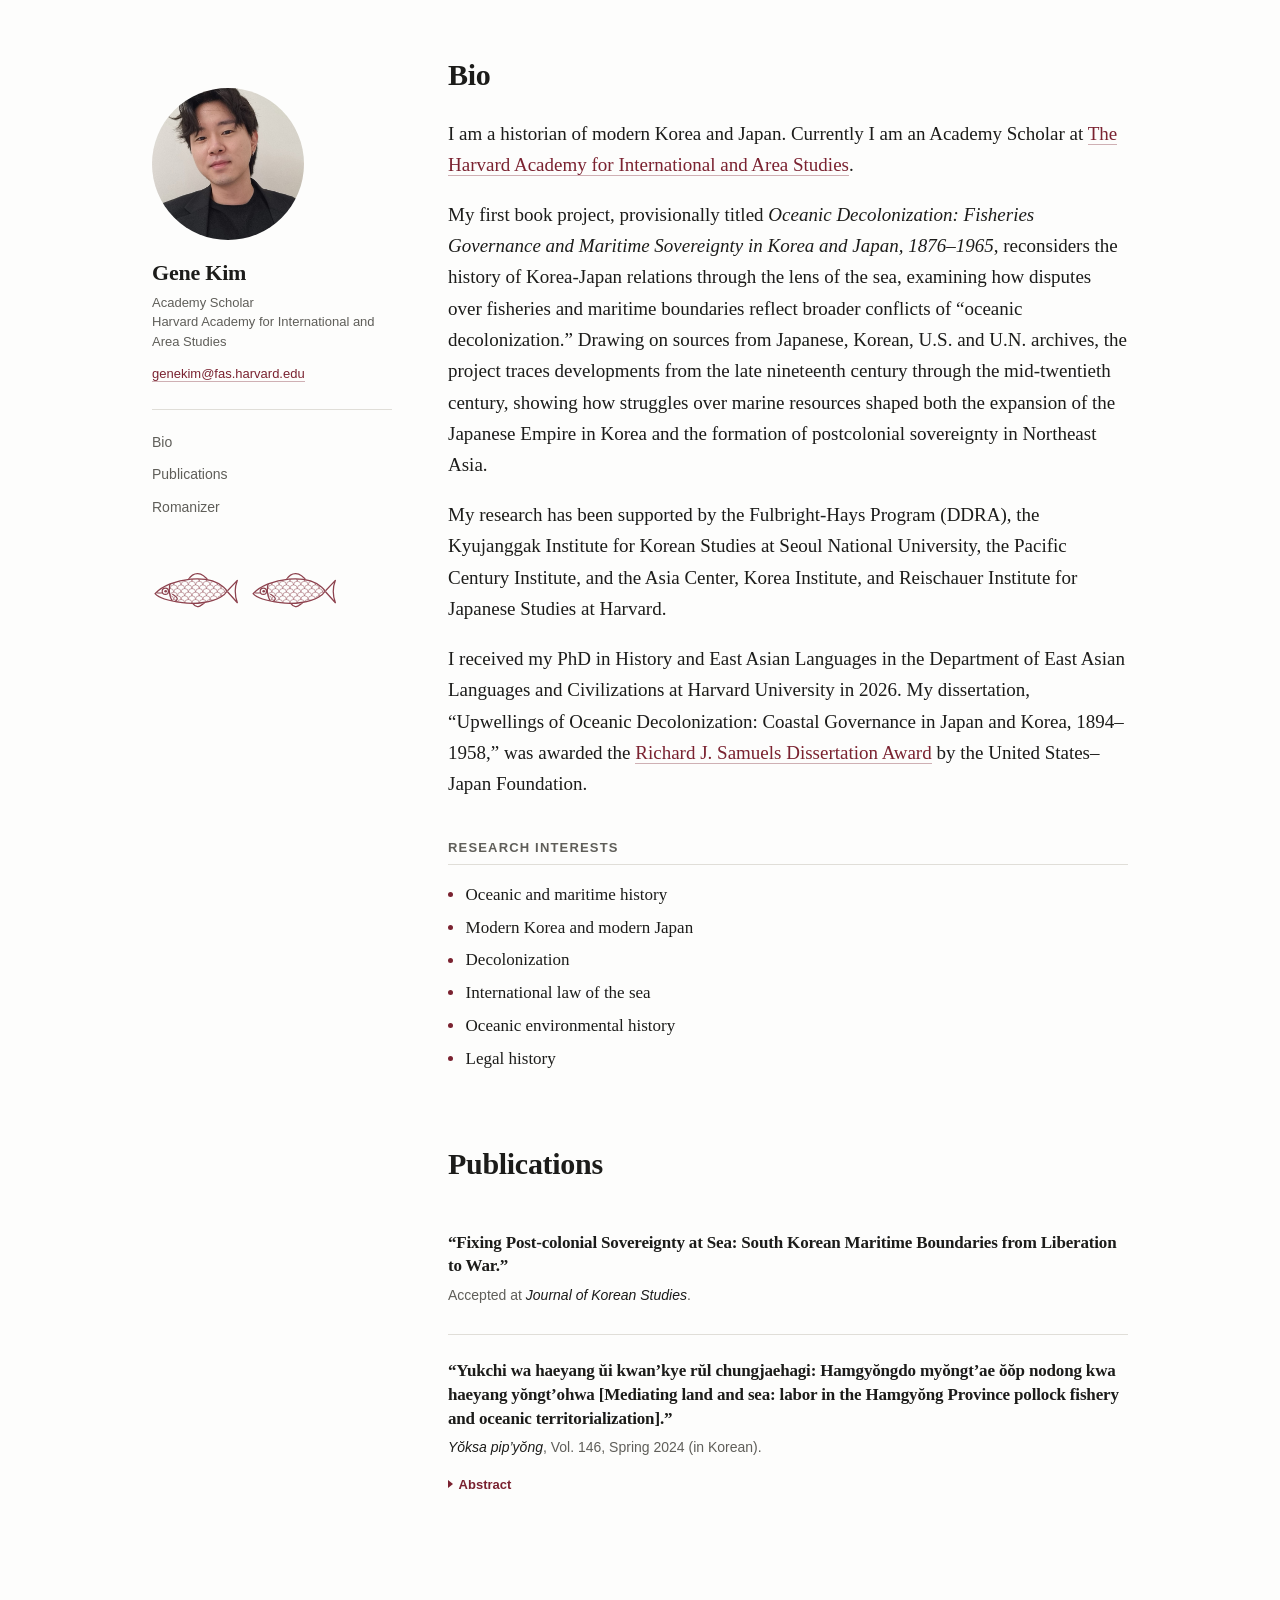
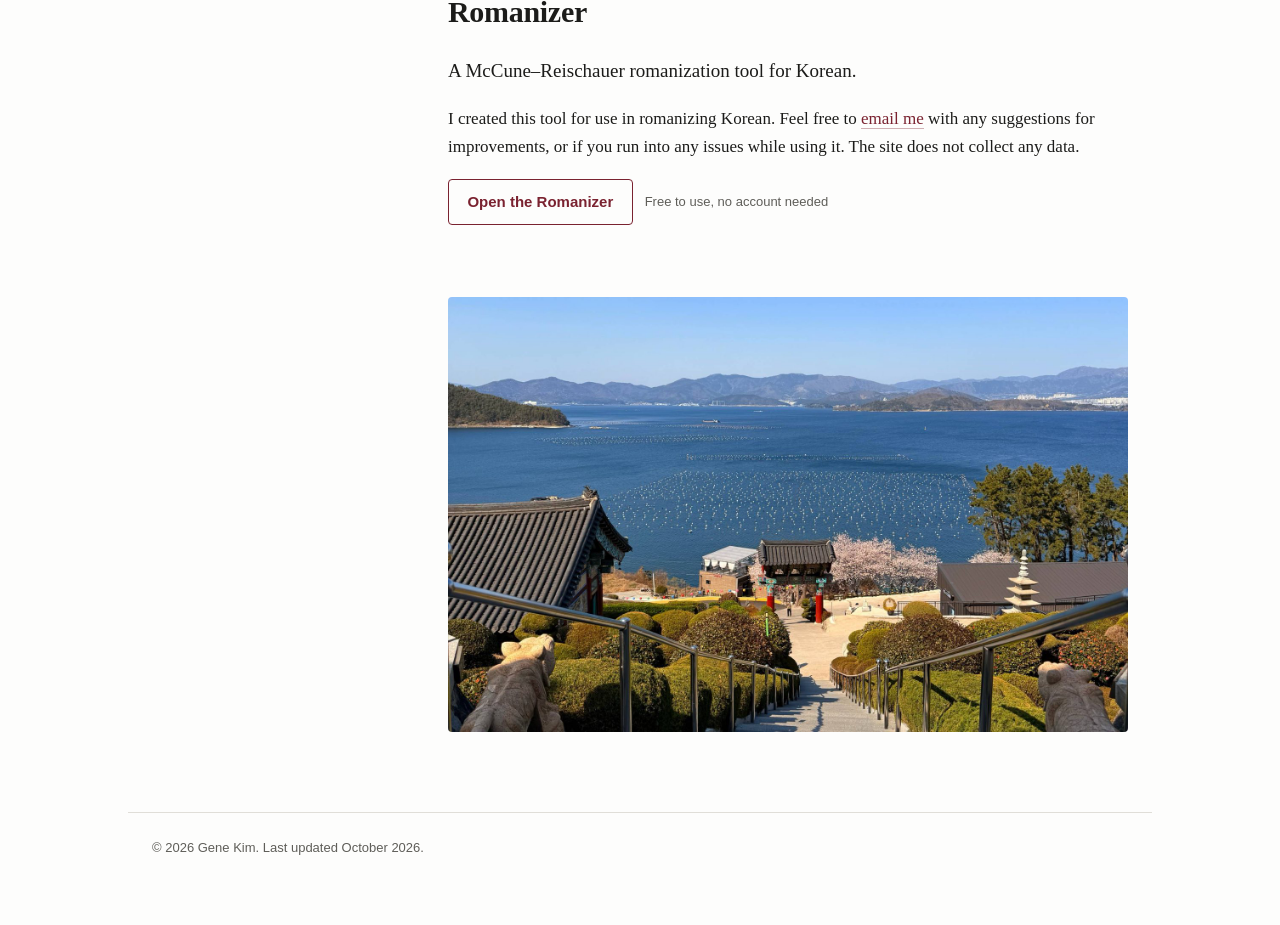
==== commit 8d1ae63e: "Add coastal bay photo at the foot of the page Resized to 1600px at q55 (367K, down from 431K at 2000" ====
--- a/index.html
+++ b/index.html
@@ -230,6 +230,14 @@
       </div>
     </section>
 
+
+    <!-- EDIT: add a <figcaption> below the image once you have a caption —
+         location and date, or a line on what the floats are. -->
+    <figure class="photo">
+      <img src="bay.jpg" width="1600" height="1024" loading="lazy"
+           alt="A coastal bay covered with rows of aquaculture floats, seen from the steps of a hillside temple, with mountains rising across the water.">
+    </figure>
+
   </main>
 </div>
 
--- a/style.css
+++ b/style.css
@@ -436,6 +436,27 @@
   border-top: 1px solid var(--rule);
 }
 
+/* ---------------------------------------------------------------- Photo --- */
+
+.photo {
+  margin: 4.5rem 0 0;
+}
+
+.photo img {
+  display: block;
+  width: 100%;
+  height: auto;
+  border-radius: 4px;
+}
+
+.photo figcaption {
+  font-family: var(--font-ui);
+  font-size: 0.8125rem;
+  line-height: 1.6;
+  color: var(--text-muted);
+  margin-top: 0.7rem;
+}
+
 /* --------------------------------------------------------------- Footer --- */
 
 .footer {
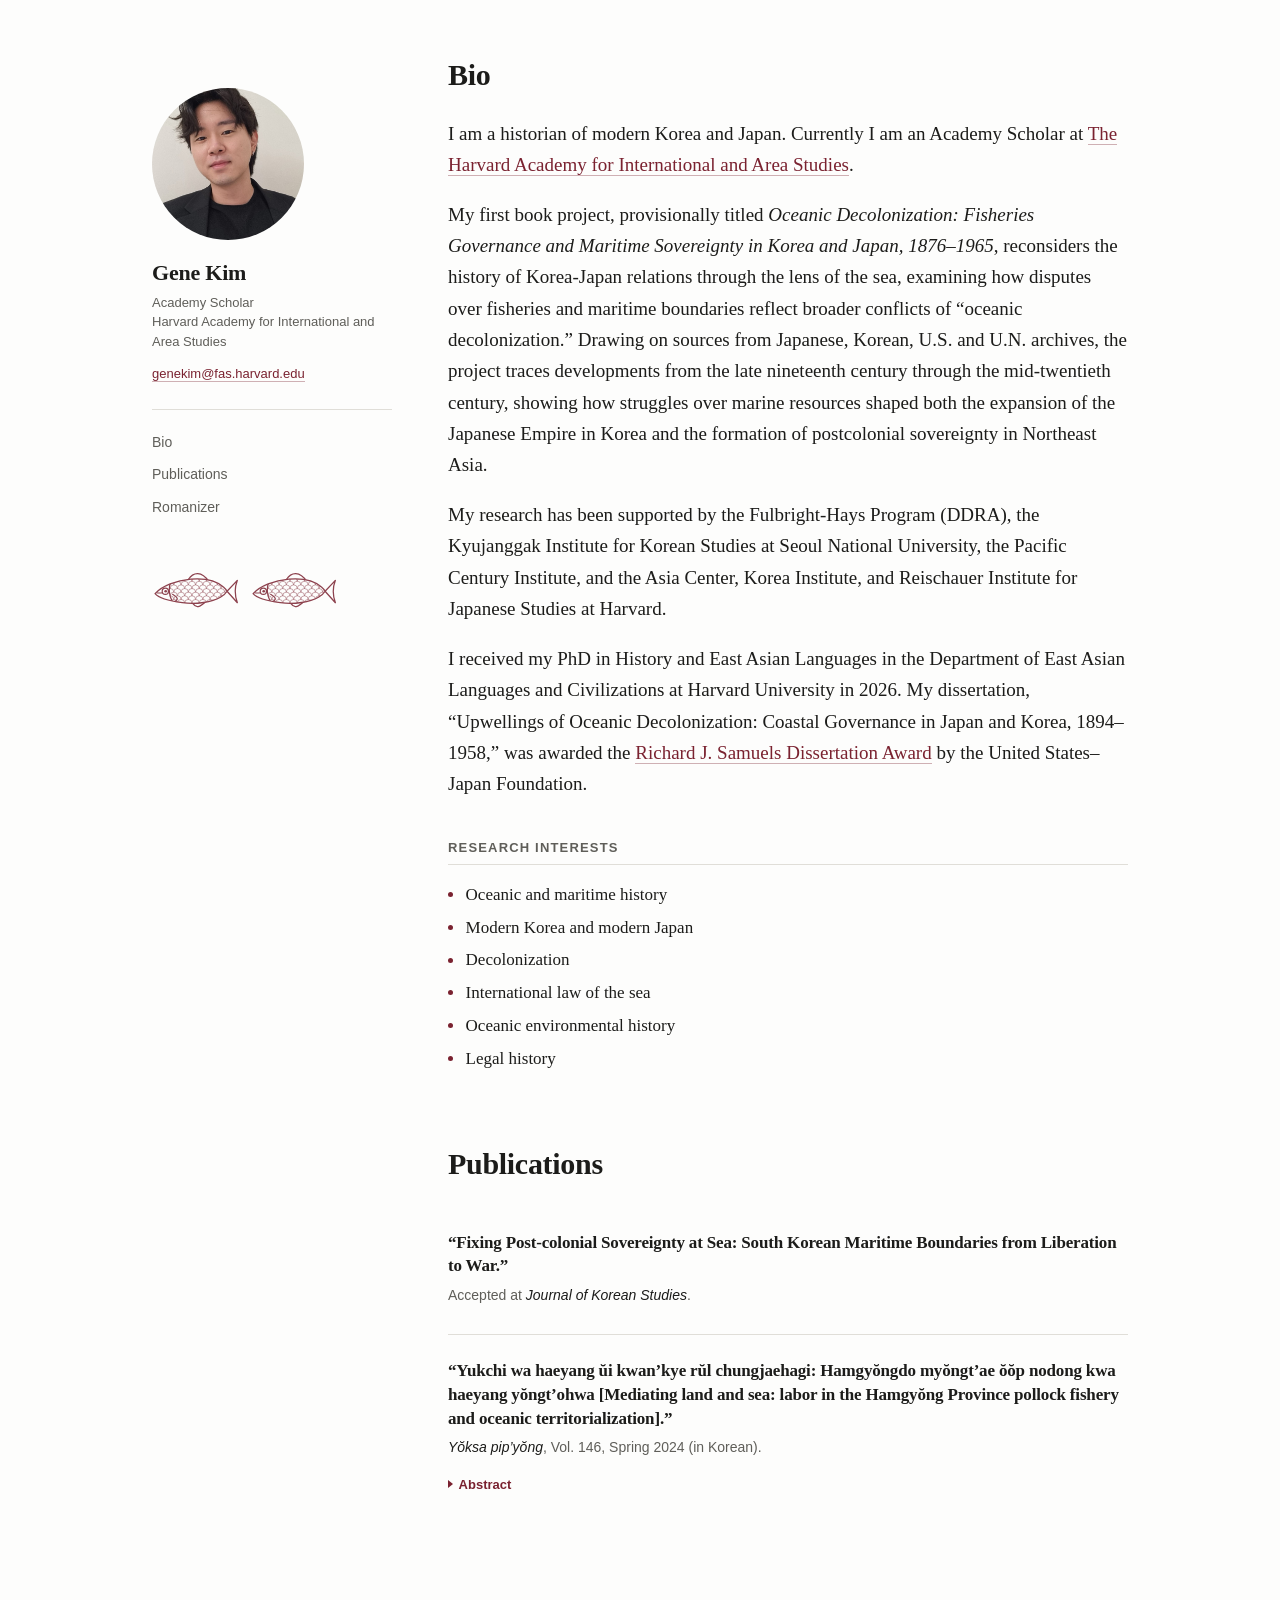
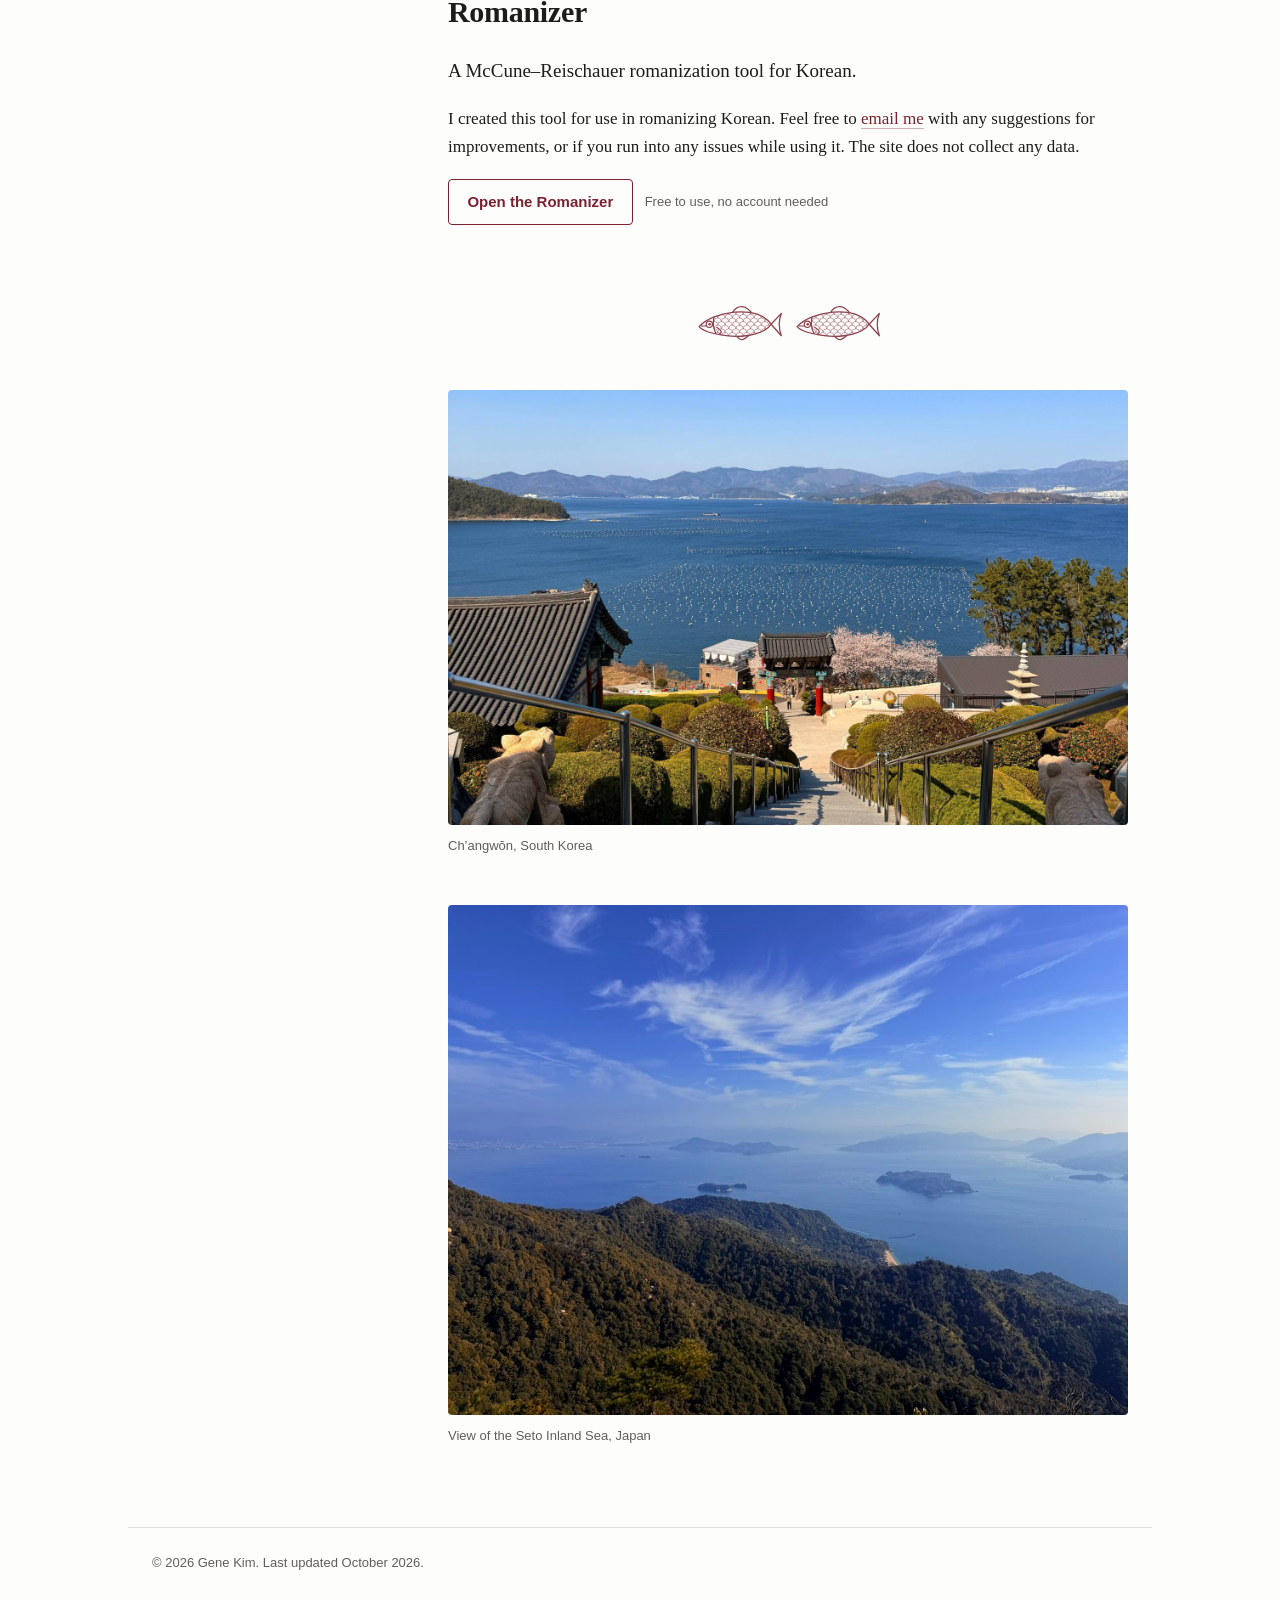
==== commit 6ec2ac8b: "Add fish partition, photo captions, and the Seto Inland Sea photo Move the fish geometry into a hidd" ====
--- a/index.html
+++ b/index.html
@@ -12,6 +12,35 @@
 <body>
 
 <a class="skip-link" href="#main">Skip to content</a>
+
+<!-- Fish geometry, defined once and referenced by <use> in the sidebar and in
+     the partition near the foot of the page. Renders nothing itself. -->
+<svg class="sprite" aria-hidden="true" width="0" height="0">
+      <defs>
+        <clipPath id="fishBody"><path d="M 5,35 C 17,22 40,13 64,11 C 88,9 107,14 118,24 C 121,26.5 123,29 124,31 C 122,34.5 118,38 113,41 C 99,49 74,53 50,50 C 28,47 11,42 5,35 Z"/></clipPath>
+        <clipPath id="fishGill"><path d="M 31,15 Q 25,32 33,47 L 33,90 L 200,90 L 200,-40 L 31,-40 Z"/></clipPath>
+        <mask id="fishOut" maskUnits="userSpaceOnUse" x="-20" y="-40" width="220" height="150">
+          <rect x="-20" y="-40" width="220" height="150" fill="#fff"/>
+          <path d="M 5,35 C 17,22 40,13 64,11 C 88,9 107,14 118,24 C 121,26.5 123,29 124,31 C 122,34.5 118,38 113,41 C 99,49 74,53 50,50 C 28,47 11,42 5,35 Z" fill="#000"/>
+        </mask>
+        <g id="fish">
+          <g clip-path="url(#fishBody)">
+            <g clip-path="url(#fishGill)" opacity=".5"><path d="M -6,-10 a 6,5.5 0 0 1 12,0 M 6,-10 a 6,5.5 0 0 1 12,0 M 18,-10 a 6,5.5 0 0 1 12,0 M 30,-10 a 6,5.5 0 0 1 12,0 M 42,-10 a 6,5.5 0 0 1 12,0 M 54,-10 a 6,5.5 0 0 1 12,0 M 66,-10 a 6,5.5 0 0 1 12,0 M 78,-10 a 6,5.5 0 0 1 12,0 M 90,-10 a 6,5.5 0 0 1 12,0 M 102,-10 a 6,5.5 0 0 1 12,0 M 114,-10 a 6,5.5 0 0 1 12,0 M 126,-10 a 6,5.5 0 0 1 12,0 M 138,-10 a 6,5.5 0 0 1 12,0 M 0,-4 a 6,5.5 0 0 1 12,0 M 12,-4 a 6,5.5 0 0 1 12,0 M 24,-4 a 6,5.5 0 0 1 12,0 M 36,-4 a 6,5.5 0 0 1 12,0 M 48,-4 a 6,5.5 0 0 1 12,0 M 60,-4 a 6,5.5 0 0 1 12,0 M 72,-4 a 6,5.5 0 0 1 12,0 M 84,-4 a 6,5.5 0 0 1 12,0 M 96,-4 a 6,5.5 0 0 1 12,0 M 108,-4 a 6,5.5 0 0 1 12,0 M 120,-4 a 6,5.5 0 0 1 12,0 M 132,-4 a 6,5.5 0 0 1 12,0 M 144,-4 a 6,5.5 0 0 1 12,0 M -6,2 a 6,5.5 0 0 1 12,0 M 6,2 a 6,5.5 0 0 1 12,0 M 18,2 a 6,5.5 0 0 1 12,0 M 30,2 a 6,5.5 0 0 1 12,0 M 42,2 a 6,5.5 0 0 1 12,0 M 54,2 a 6,5.5 0 0 1 12,0 M 66,2 a 6,5.5 0 0 1 12,0 M 78,2 a 6,5.5 0 0 1 12,0 M 90,2 a 6,5.5 0 0 1 12,0 M 102,2 a 6,5.5 0 0 1 12,0 M 114,2 a 6,5.5 0 0 1 12,0 M 126,2 a 6,5.5 0 0 1 12,0 M 138,2 a 6,5.5 0 0 1 12,0 M 0,8 a 6,5.5 0 0 1 12,0 M 12,8 a 6,5.5 0 0 1 12,0 M 24,8 a 6,5.5 0 0 1 12,0 M 36,8 a 6,5.5 0 0 1 12,0 M 48,8 a 6,5.5 0 0 1 12,0 M 60,8 a 6,5.5 0 0 1 12,0 M 72,8 a 6,5.5 0 0 1 12,0 M 84,8 a 6,5.5 0 0 1 12,0 M 96,8 a 6,5.5 0 0 1 12,0 M 108,8 a 6,5.5 0 0 1 12,0 M 120,8 a 6,5.5 0 0 1 12,0 M 132,8 a 6,5.5 0 0 1 12,0 M 144,8 a 6,5.5 0 0 1 12,0 M -6,14 a 6,5.5 0 0 1 12,0 M 6,14 a 6,5.5 0 0 1 12,0 M 18,14 a 6,5.5 0 0 1 12,0 M 30,14 a 6,5.5 0 0 1 12,0 M 42,14 a 6,5.5 0 0 1 12,0 M 54,14 a 6,5.5 0 0 1 12,0 M 66,14 a 6,5.5 0 0 1 12,0 M 78,14 a 6,5.5 0 0 1 12,0 M 90,14 a 6,5.5 0 0 1 12,0 M 102,14 a 6,5.5 0 0 1 12,0 M 114,14 a 6,5.5 0 0 1 12,0 M 126,14 a 6,5.5 0 0 1 12,0 M 138,14 a 6,5.5 0 0 1 12,0 M 0,20 a 6,5.5 0 0 1 12,0 M 12,20 a 6,5.5 0 0 1 12,0 M 24,20 a 6,5.5 0 0 1 12,0 M 36,20 a 6,5.5 0 0 1 12,0 M 48,20 a 6,5.5 0 0 1 12,0 M 60,20 a 6,5.5 0 0 1 12,0 M 72,20 a 6,5.5 0 0 1 12,0 M 84,20 a 6,5.5 0 0 1 12,0 M 96,20 a 6,5.5 0 0 1 12,0 M 108,20 a 6,5.5 0 0 1 12,0 M 120,20 a 6,5.5 0 0 1 12,0 M 132,20 a 6,5.5 0 0 1 12,0 M 144,20 a 6,5.5 0 0 1 12,0 M -6,26 a 6,5.5 0 0 1 12,0 M 6,26 a 6,5.5 0 0 1 12,0 M 18,26 a 6,5.5 0 0 1 12,0 M 30,26 a 6,5.5 0 0 1 12,0 M 42,26 a 6,5.5 0 0 1 12,0 M 54,26 a 6,5.5 0 0 1 12,0 M 66,26 a 6,5.5 0 0 1 12,0 M 78,26 a 6,5.5 0 0 1 12,0 M 90,26 a 6,5.5 0 0 1 12,0 M 102,26 a 6,5.5 0 0 1 12,0 M 114,26 a 6,5.5 0 0 1 12,0 M 126,26 a 6,5.5 0 0 1 12,0 M 138,26 a 6,5.5 0 0 1 12,0 M 0,32 a 6,5.5 0 0 1 12,0 M 12,32 a 6,5.5 0 0 1 12,0 M 24,32 a 6,5.5 0 0 1 12,0 M 36,32 a 6,5.5 0 0 1 12,0 M 48,32 a 6,5.5 0 0 1 12,0 M 60,32 a 6,5.5 0 0 1 12,0 M 72,32 a 6,5.5 0 0 1 12,0 M 84,32 a 6,5.5 0 0 1 12,0 M 96,32 a 6,5.5 0 0 1 12,0 M 108,32 a 6,5.5 0 0 1 12,0 M 120,32 a 6,5.5 0 0 1 12,0 M 132,32 a 6,5.5 0 0 1 12,0 M 144,32 a 6,5.5 0 0 1 12,0 M -6,38 a 6,5.5 0 0 1 12,0 M 6,38 a 6,5.5 0 0 1 12,0 M 18,38 a 6,5.5 0 0 1 12,0 M 30,38 a 6,5.5 0 0 1 12,0 M 42,38 a 6,5.5 0 0 1 12,0 M 54,38 a 6,5.5 0 0 1 12,0 M 66,38 a 6,5.5 0 0 1 12,0 M 78,38 a 6,5.5 0 0 1 12,0 M 90,38 a 6,5.5 0 0 1 12,0 M 102,38 a 6,5.5 0 0 1 12,0 M 114,38 a 6,5.5 0 0 1 12,0 M 126,38 a 6,5.5 0 0 1 12,0 M 138,38 a 6,5.5 0 0 1 12,0 M 0,44 a 6,5.5 0 0 1 12,0 M 12,44 a 6,5.5 0 0 1 12,0 M 24,44 a 6,5.5 0 0 1 12,0 M 36,44 a 6,5.5 0 0 1 12,0 M 48,44 a 6,5.5 0 0 1 12,0 M 60,44 a 6,5.5 0 0 1 12,0 M 72,44 a 6,5.5 0 0 1 12,0 M 84,44 a 6,5.5 0 0 1 12,0 M 96,44 a 6,5.5 0 0 1 12,0 M 108,44 a 6,5.5 0 0 1 12,0 M 120,44 a 6,5.5 0 0 1 12,0 M 132,44 a 6,5.5 0 0 1 12,0 M 144,44 a 6,5.5 0 0 1 12,0 M -6,50 a 6,5.5 0 0 1 12,0 M 6,50 a 6,5.5 0 0 1 12,0 M 18,50 a 6,5.5 0 0 1 12,0 M 30,50 a 6,5.5 0 0 1 12,0 M 42,50 a 6,5.5 0 0 1 12,0 M 54,50 a 6,5.5 0 0 1 12,0 M 66,50 a 6,5.5 0 0 1 12,0 M 78,50 a 6,5.5 0 0 1 12,0 M 90,50 a 6,5.5 0 0 1 12,0 M 102,50 a 6,5.5 0 0 1 12,0 M 114,50 a 6,5.5 0 0 1 12,0 M 126,50 a 6,5.5 0 0 1 12,0 M 138,50 a 6,5.5 0 0 1 12,0 M 0,56 a 6,5.5 0 0 1 12,0 M 12,56 a 6,5.5 0 0 1 12,0 M 24,56 a 6,5.5 0 0 1 12,0 M 36,56 a 6,5.5 0 0 1 12,0 M 48,56 a 6,5.5 0 0 1 12,0 M 60,56 a 6,5.5 0 0 1 12,0 M 72,56 a 6,5.5 0 0 1 12,0 M 84,56 a 6,5.5 0 0 1 12,0 M 96,56 a 6,5.5 0 0 1 12,0 M 108,56 a 6,5.5 0 0 1 12,0 M 120,56 a 6,5.5 0 0 1 12,0 M 132,56 a 6,5.5 0 0 1 12,0 M 144,56 a 6,5.5 0 0 1 12,0 M -6,62 a 6,5.5 0 0 1 12,0 M 6,62 a 6,5.5 0 0 1 12,0 M 18,62 a 6,5.5 0 0 1 12,0 M 30,62 a 6,5.5 0 0 1 12,0 M 42,62 a 6,5.5 0 0 1 12,0 M 54,62 a 6,5.5 0 0 1 12,0 M 66,62 a 6,5.5 0 0 1 12,0 M 78,62 a 6,5.5 0 0 1 12,0 M 90,62 a 6,5.5 0 0 1 12,0 M 102,62 a 6,5.5 0 0 1 12,0 M 114,62 a 6,5.5 0 0 1 12,0 M 126,62 a 6,5.5 0 0 1 12,0 M 138,62 a 6,5.5 0 0 1 12,0 " stroke-width="1.5"/></g>
+            <path d="M 34,36 C 42,41 44,44 39,47" stroke-width="1.9"/>
+            <path d="M 31,15 Q 25,32 33,47"/>
+            <path d="M 6,33 Q 12,34.5 17,33.6" stroke-width="1.8"/>
+          </g>
+          <g mask="url(#fishOut)">
+            <path d="M 124,31 L 141,13 Q 134,31 141,50 Z"/>
+            <path d="M 60,11.6 C 68,-1 82,-3 94,15"/>
+            <path d="M 68,52 C 73,59 78,58 90,47"/>
+          </g>
+          <path d="M 5,35 C 17,22 40,13 64,11 C 88,9 107,14 118,24 C 121,26.5 123,29 124,31 C 122,34.5 118,38 113,41 C 99,49 74,53 50,50 C 28,47 11,42 5,35 Z"/>
+          <circle cx="22" cy="31" r="5.2" stroke-width="2"/>
+          <circle cx="22.6" cy="31" r="2.2" fill="currentColor" stroke="none"/>
+        </g>
+      </defs>
+</svg>
 
 <div class="layout">
 
@@ -38,35 +67,9 @@
       </div>
     </nav>
 
-    <!-- Two fish, drawn once and referenced twice. Inherits currentColor,
-         so it follows the accent in both light and dark. -->
     <div class="sidebar__mark" aria-hidden="true">
       <svg viewBox="0 -14 304 74" fill="none" stroke="currentColor" stroke-width="2.1"
            stroke-linecap="round" stroke-linejoin="round">
-        <defs>
-          <clipPath id="fishBody"><path d="M 5,35 C 17,22 40,13 64,11 C 88,9 107,14 118,24 C 121,26.5 123,29 124,31 C 122,34.5 118,38 113,41 C 99,49 74,53 50,50 C 28,47 11,42 5,35 Z"/></clipPath>
-          <clipPath id="fishGill"><path d="M 31,15 Q 25,32 33,47 L 33,90 L 200,90 L 200,-40 L 31,-40 Z"/></clipPath>
-          <mask id="fishOut" maskUnits="userSpaceOnUse" x="-20" y="-40" width="220" height="150">
-            <rect x="-20" y="-40" width="220" height="150" fill="#fff"/>
-            <path d="M 5,35 C 17,22 40,13 64,11 C 88,9 107,14 118,24 C 121,26.5 123,29 124,31 C 122,34.5 118,38 113,41 C 99,49 74,53 50,50 C 28,47 11,42 5,35 Z" fill="#000"/>
-          </mask>
-          <g id="fish">
-            <g clip-path="url(#fishBody)">
-              <g clip-path="url(#fishGill)" opacity=".5"><path d="M -6,-10 a 6,5.5 0 0 1 12,0 M 6,-10 a 6,5.5 0 0 1 12,0 M 18,-10 a 6,5.5 0 0 1 12,0 M 30,-10 a 6,5.5 0 0 1 12,0 M 42,-10 a 6,5.5 0 0 1 12,0 M 54,-10 a 6,5.5 0 0 1 12,0 M 66,-10 a 6,5.5 0 0 1 12,0 M 78,-10 a 6,5.5 0 0 1 12,0 M 90,-10 a 6,5.5 0 0 1 12,0 M 102,-10 a 6,5.5 0 0 1 12,0 M 114,-10 a 6,5.5 0 0 1 12,0 M 126,-10 a 6,5.5 0 0 1 12,0 M 138,-10 a 6,5.5 0 0 1 12,0 M 0,-4 a 6,5.5 0 0 1 12,0 M 12,-4 a 6,5.5 0 0 1 12,0 M 24,-4 a 6,5.5 0 0 1 12,0 M 36,-4 a 6,5.5 0 0 1 12,0 M 48,-4 a 6,5.5 0 0 1 12,0 M 60,-4 a 6,5.5 0 0 1 12,0 M 72,-4 a 6,5.5 0 0 1 12,0 M 84,-4 a 6,5.5 0 0 1 12,0 M 96,-4 a 6,5.5 0 0 1 12,0 M 108,-4 a 6,5.5 0 0 1 12,0 M 120,-4 a 6,5.5 0 0 1 12,0 M 132,-4 a 6,5.5 0 0 1 12,0 M 144,-4 a 6,5.5 0 0 1 12,0 M -6,2 a 6,5.5 0 0 1 12,0 M 6,2 a 6,5.5 0 0 1 12,0 M 18,2 a 6,5.5 0 0 1 12,0 M 30,2 a 6,5.5 0 0 1 12,0 M 42,2 a 6,5.5 0 0 1 12,0 M 54,2 a 6,5.5 0 0 1 12,0 M 66,2 a 6,5.5 0 0 1 12,0 M 78,2 a 6,5.5 0 0 1 12,0 M 90,2 a 6,5.5 0 0 1 12,0 M 102,2 a 6,5.5 0 0 1 12,0 M 114,2 a 6,5.5 0 0 1 12,0 M 126,2 a 6,5.5 0 0 1 12,0 M 138,2 a 6,5.5 0 0 1 12,0 M 0,8 a 6,5.5 0 0 1 12,0 M 12,8 a 6,5.5 0 0 1 12,0 M 24,8 a 6,5.5 0 0 1 12,0 M 36,8 a 6,5.5 0 0 1 12,0 M 48,8 a 6,5.5 0 0 1 12,0 M 60,8 a 6,5.5 0 0 1 12,0 M 72,8 a 6,5.5 0 0 1 12,0 M 84,8 a 6,5.5 0 0 1 12,0 M 96,8 a 6,5.5 0 0 1 12,0 M 108,8 a 6,5.5 0 0 1 12,0 M 120,8 a 6,5.5 0 0 1 12,0 M 132,8 a 6,5.5 0 0 1 12,0 M 144,8 a 6,5.5 0 0 1 12,0 M -6,14 a 6,5.5 0 0 1 12,0 M 6,14 a 6,5.5 0 0 1 12,0 M 18,14 a 6,5.5 0 0 1 12,0 M 30,14 a 6,5.5 0 0 1 12,0 M 42,14 a 6,5.5 0 0 1 12,0 M 54,14 a 6,5.5 0 0 1 12,0 M 66,14 a 6,5.5 0 0 1 12,0 M 78,14 a 6,5.5 0 0 1 12,0 M 90,14 a 6,5.5 0 0 1 12,0 M 102,14 a 6,5.5 0 0 1 12,0 M 114,14 a 6,5.5 0 0 1 12,0 M 126,14 a 6,5.5 0 0 1 12,0 M 138,14 a 6,5.5 0 0 1 12,0 M 0,20 a 6,5.5 0 0 1 12,0 M 12,20 a 6,5.5 0 0 1 12,0 M 24,20 a 6,5.5 0 0 1 12,0 M 36,20 a 6,5.5 0 0 1 12,0 M 48,20 a 6,5.5 0 0 1 12,0 M 60,20 a 6,5.5 0 0 1 12,0 M 72,20 a 6,5.5 0 0 1 12,0 M 84,20 a 6,5.5 0 0 1 12,0 M 96,20 a 6,5.5 0 0 1 12,0 M 108,20 a 6,5.5 0 0 1 12,0 M 120,20 a 6,5.5 0 0 1 12,0 M 132,20 a 6,5.5 0 0 1 12,0 M 144,20 a 6,5.5 0 0 1 12,0 M -6,26 a 6,5.5 0 0 1 12,0 M 6,26 a 6,5.5 0 0 1 12,0 M 18,26 a 6,5.5 0 0 1 12,0 M 30,26 a 6,5.5 0 0 1 12,0 M 42,26 a 6,5.5 0 0 1 12,0 M 54,26 a 6,5.5 0 0 1 12,0 M 66,26 a 6,5.5 0 0 1 12,0 M 78,26 a 6,5.5 0 0 1 12,0 M 90,26 a 6,5.5 0 0 1 12,0 M 102,26 a 6,5.5 0 0 1 12,0 M 114,26 a 6,5.5 0 0 1 12,0 M 126,26 a 6,5.5 0 0 1 12,0 M 138,26 a 6,5.5 0 0 1 12,0 M 0,32 a 6,5.5 0 0 1 12,0 M 12,32 a 6,5.5 0 0 1 12,0 M 24,32 a 6,5.5 0 0 1 12,0 M 36,32 a 6,5.5 0 0 1 12,0 M 48,32 a 6,5.5 0 0 1 12,0 M 60,32 a 6,5.5 0 0 1 12,0 M 72,32 a 6,5.5 0 0 1 12,0 M 84,32 a 6,5.5 0 0 1 12,0 M 96,32 a 6,5.5 0 0 1 12,0 M 108,32 a 6,5.5 0 0 1 12,0 M 120,32 a 6,5.5 0 0 1 12,0 M 132,32 a 6,5.5 0 0 1 12,0 M 144,32 a 6,5.5 0 0 1 12,0 M -6,38 a 6,5.5 0 0 1 12,0 M 6,38 a 6,5.5 0 0 1 12,0 M 18,38 a 6,5.5 0 0 1 12,0 M 30,38 a 6,5.5 0 0 1 12,0 M 42,38 a 6,5.5 0 0 1 12,0 M 54,38 a 6,5.5 0 0 1 12,0 M 66,38 a 6,5.5 0 0 1 12,0 M 78,38 a 6,5.5 0 0 1 12,0 M 90,38 a 6,5.5 0 0 1 12,0 M 102,38 a 6,5.5 0 0 1 12,0 M 114,38 a 6,5.5 0 0 1 12,0 M 126,38 a 6,5.5 0 0 1 12,0 M 138,38 a 6,5.5 0 0 1 12,0 M 0,44 a 6,5.5 0 0 1 12,0 M 12,44 a 6,5.5 0 0 1 12,0 M 24,44 a 6,5.5 0 0 1 12,0 M 36,44 a 6,5.5 0 0 1 12,0 M 48,44 a 6,5.5 0 0 1 12,0 M 60,44 a 6,5.5 0 0 1 12,0 M 72,44 a 6,5.5 0 0 1 12,0 M 84,44 a 6,5.5 0 0 1 12,0 M 96,44 a 6,5.5 0 0 1 12,0 M 108,44 a 6,5.5 0 0 1 12,0 M 120,44 a 6,5.5 0 0 1 12,0 M 132,44 a 6,5.5 0 0 1 12,0 M 144,44 a 6,5.5 0 0 1 12,0 M -6,50 a 6,5.5 0 0 1 12,0 M 6,50 a 6,5.5 0 0 1 12,0 M 18,50 a 6,5.5 0 0 1 12,0 M 30,50 a 6,5.5 0 0 1 12,0 M 42,50 a 6,5.5 0 0 1 12,0 M 54,50 a 6,5.5 0 0 1 12,0 M 66,50 a 6,5.5 0 0 1 12,0 M 78,50 a 6,5.5 0 0 1 12,0 M 90,50 a 6,5.5 0 0 1 12,0 M 102,50 a 6,5.5 0 0 1 12,0 M 114,50 a 6,5.5 0 0 1 12,0 M 126,50 a 6,5.5 0 0 1 12,0 M 138,50 a 6,5.5 0 0 1 12,0 M 0,56 a 6,5.5 0 0 1 12,0 M 12,56 a 6,5.5 0 0 1 12,0 M 24,56 a 6,5.5 0 0 1 12,0 M 36,56 a 6,5.5 0 0 1 12,0 M 48,56 a 6,5.5 0 0 1 12,0 M 60,56 a 6,5.5 0 0 1 12,0 M 72,56 a 6,5.5 0 0 1 12,0 M 84,56 a 6,5.5 0 0 1 12,0 M 96,56 a 6,5.5 0 0 1 12,0 M 108,56 a 6,5.5 0 0 1 12,0 M 120,56 a 6,5.5 0 0 1 12,0 M 132,56 a 6,5.5 0 0 1 12,0 M 144,56 a 6,5.5 0 0 1 12,0 M -6,62 a 6,5.5 0 0 1 12,0 M 6,62 a 6,5.5 0 0 1 12,0 M 18,62 a 6,5.5 0 0 1 12,0 M 30,62 a 6,5.5 0 0 1 12,0 M 42,62 a 6,5.5 0 0 1 12,0 M 54,62 a 6,5.5 0 0 1 12,0 M 66,62 a 6,5.5 0 0 1 12,0 M 78,62 a 6,5.5 0 0 1 12,0 M 90,62 a 6,5.5 0 0 1 12,0 M 102,62 a 6,5.5 0 0 1 12,0 M 114,62 a 6,5.5 0 0 1 12,0 M 126,62 a 6,5.5 0 0 1 12,0 M 138,62 a 6,5.5 0 0 1 12,0 " stroke-width="1.5"/></g>
-              <path d="M 34,36 C 42,41 44,44 39,47" stroke-width="1.9"/>
-              <path d="M 31,15 Q 25,32 33,47"/>
-              <path d="M 6,33 Q 12,34.5 17,33.6" stroke-width="1.8"/>
-            </g>
-            <g mask="url(#fishOut)">
-              <path d="M 124,31 L 141,13 Q 134,31 141,50 Z"/>
-              <path d="M 60,11.6 C 68,-1 82,-3 94,15"/>
-              <path d="M 68,52 C 73,59 78,58 90,47"/>
-            </g>
-            <path d="M 5,35 C 17,22 40,13 64,11 C 88,9 107,14 118,24 C 121,26.5 123,29 124,31 C 122,34.5 118,38 113,41 C 99,49 74,53 50,50 C 28,47 11,42 5,35 Z"/>
-            <circle cx="22" cy="31" r="5.2" stroke-width="2"/>
-            <circle cx="22.6" cy="31" r="2.2" fill="currentColor" stroke="none"/>
-          </g>
-        </defs>
         <use href="#fish"/>
         <use href="#fish" x="162"/>
       </svg>
@@ -231,11 +234,24 @@
     </section>
 
 
-    <!-- EDIT: add a <figcaption> below the image once you have a caption —
-         location and date, or a line on what the floats are. -->
+    <div class="partition" aria-hidden="true">
+      <svg viewBox="0 -14 304 74" fill="none" stroke="currentColor" stroke-width="2.1"
+           stroke-linecap="round" stroke-linejoin="round">
+        <use href="#fish"/>
+        <use href="#fish" x="162"/>
+      </svg>
+    </div>
+
     <figure class="photo">
       <img src="bay.jpg" width="1600" height="1024" loading="lazy"
-           alt="A coastal bay covered with rows of aquaculture floats, seen from the steps of a hillside temple, with mountains rising across the water.">
+           alt="A bay at Ch&rsquo;angwŏn covered with rows of aquaculture floats, seen from the steps of a hillside temple.">
+      <figcaption>Ch&rsquo;angwŏn, South Korea</figcaption>
+    </figure>
+
+    <figure class="photo">
+      <img src="seto.jpg" width="1024" height="768" loading="lazy"
+           alt="Forested ridges falling away to the island-scattered waters of the Seto Inland Sea.">
+      <figcaption>View of the Seto Inland Sea, Japan</figcaption>
     </figure>
 
   </main>
--- a/style.css
+++ b/style.css
@@ -218,6 +218,14 @@
 
 ul, ol { padding-left: 1.25rem; }
 li { margin-bottom: 0.4rem; }
+
+/* Holds the reusable SVG geometry; never renders. */
+.sprite {
+  position: absolute;
+  width: 0;
+  height: 0;
+  overflow: hidden;
+}
 
 /* --------------------------------------------------------- Sidebar mark --- */
 
@@ -436,10 +444,26 @@
   border-top: 1px solid var(--rule);
 }
 
+/* ------------------------------------------------------------ Partition --- */
+
+/* The same pair of fish, centred, dividing the text from the photographs. */
+.partition {
+  max-width: 11.5rem;
+  margin: 4.5rem auto 0;
+  color: var(--accent);
+  opacity: 0.85;
+}
+
+.partition svg {
+  display: block;
+  width: 100%;
+  height: auto;
+}
+
 /* ---------------------------------------------------------------- Photo --- */
 
 .photo {
-  margin: 4.5rem 0 0;
+  margin: 3rem 0 0;
 }
 
 .photo img {
